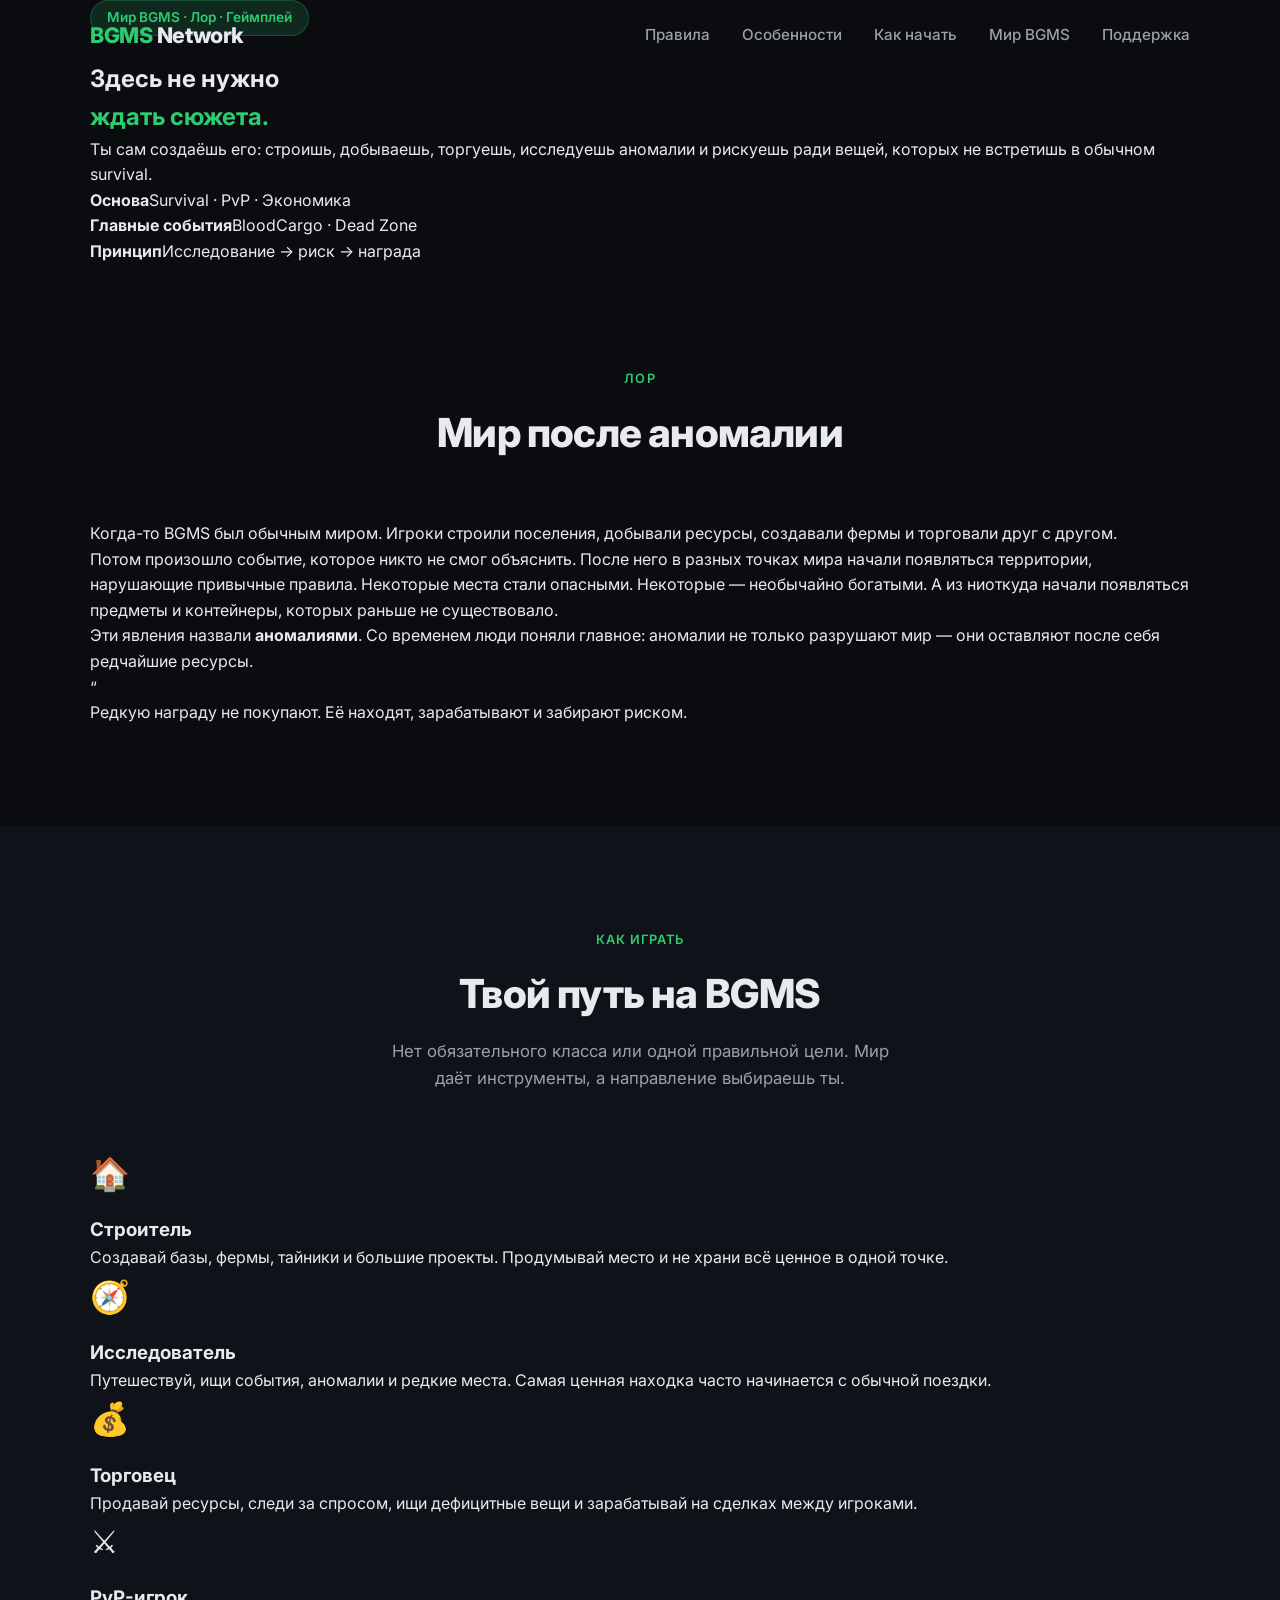
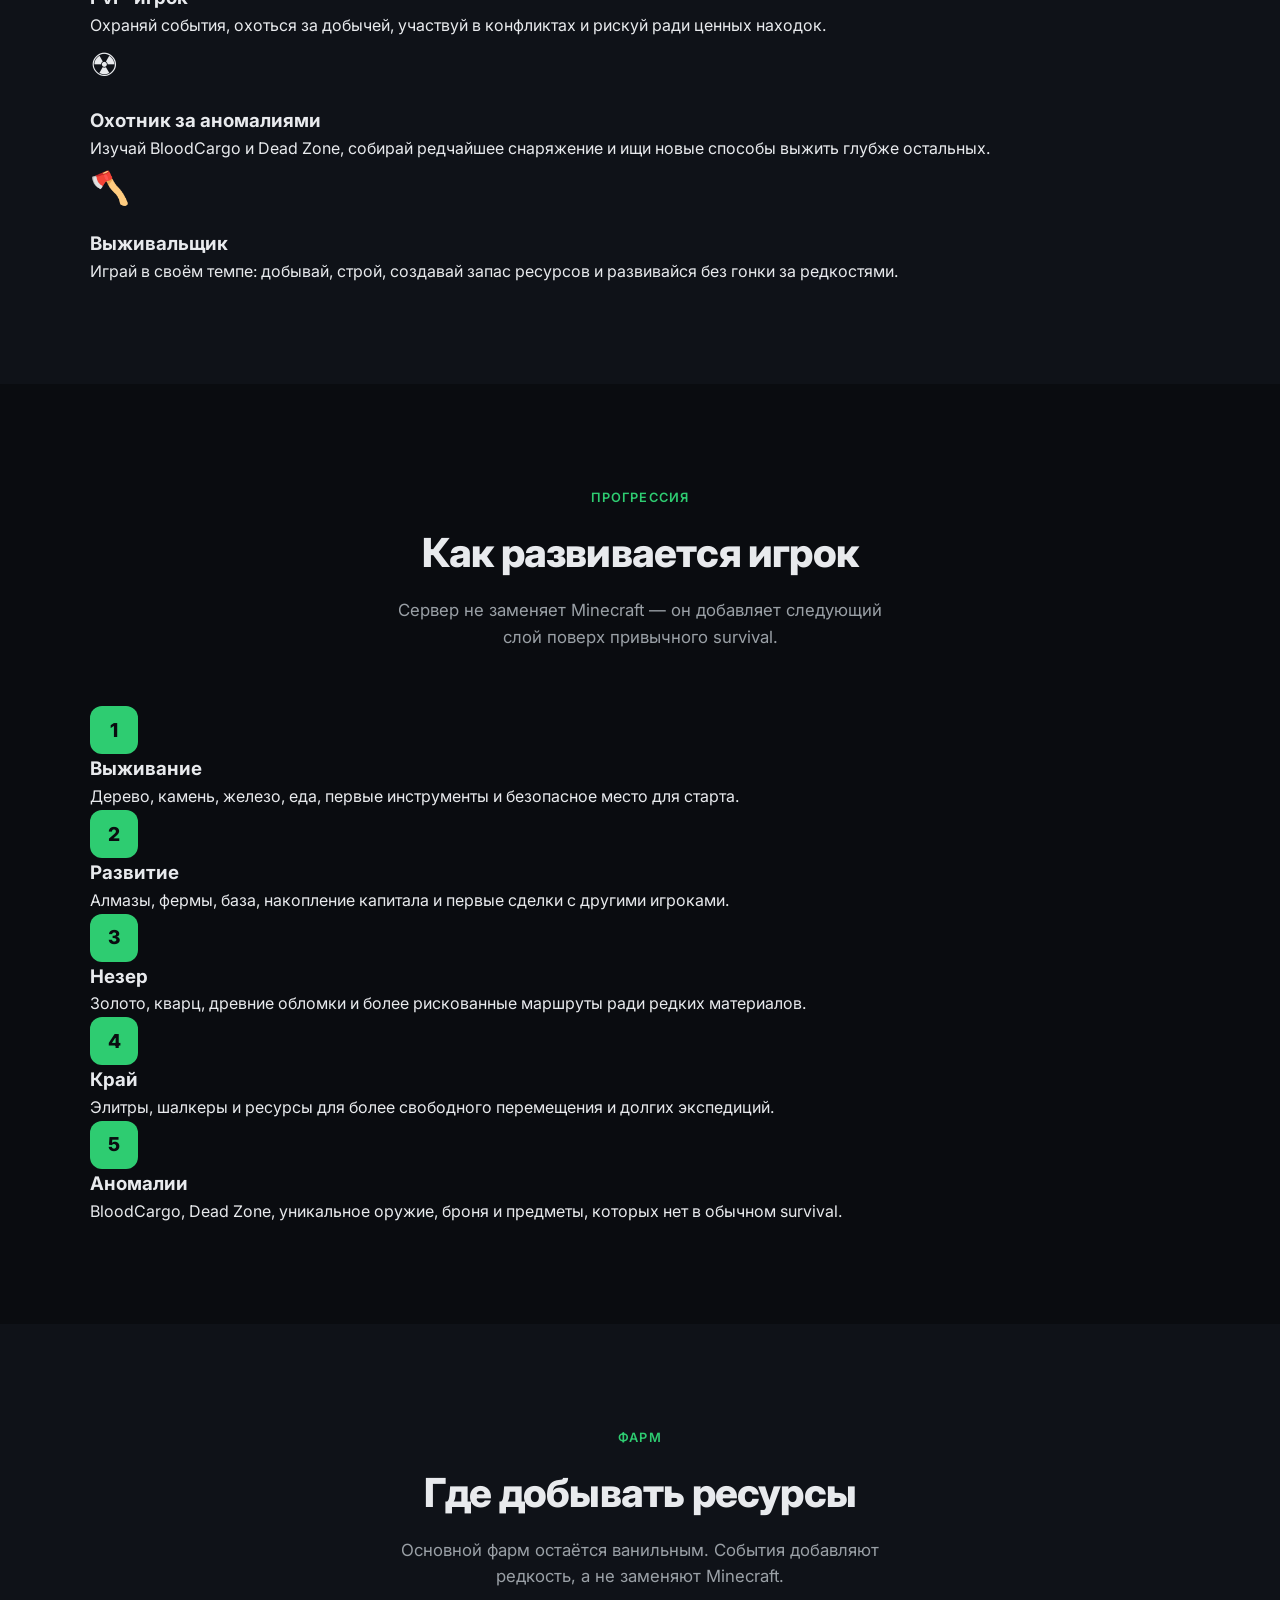
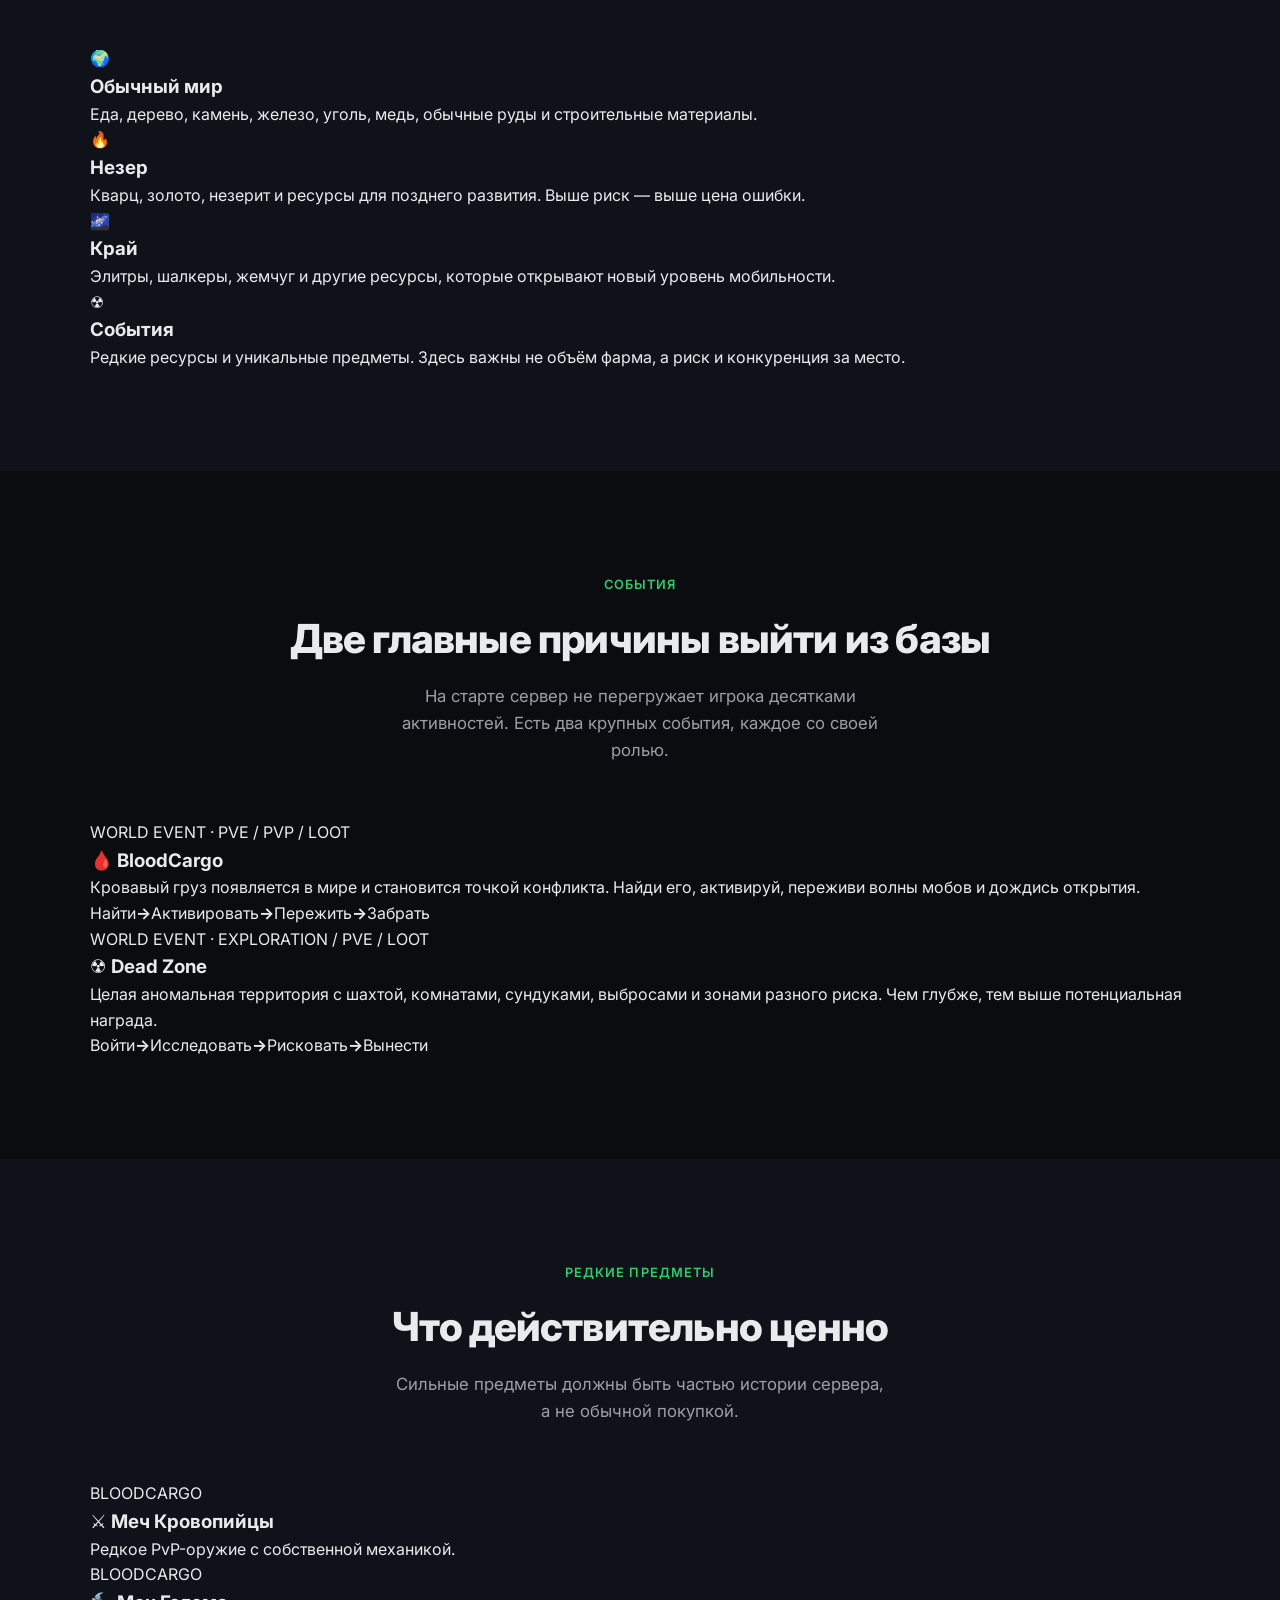
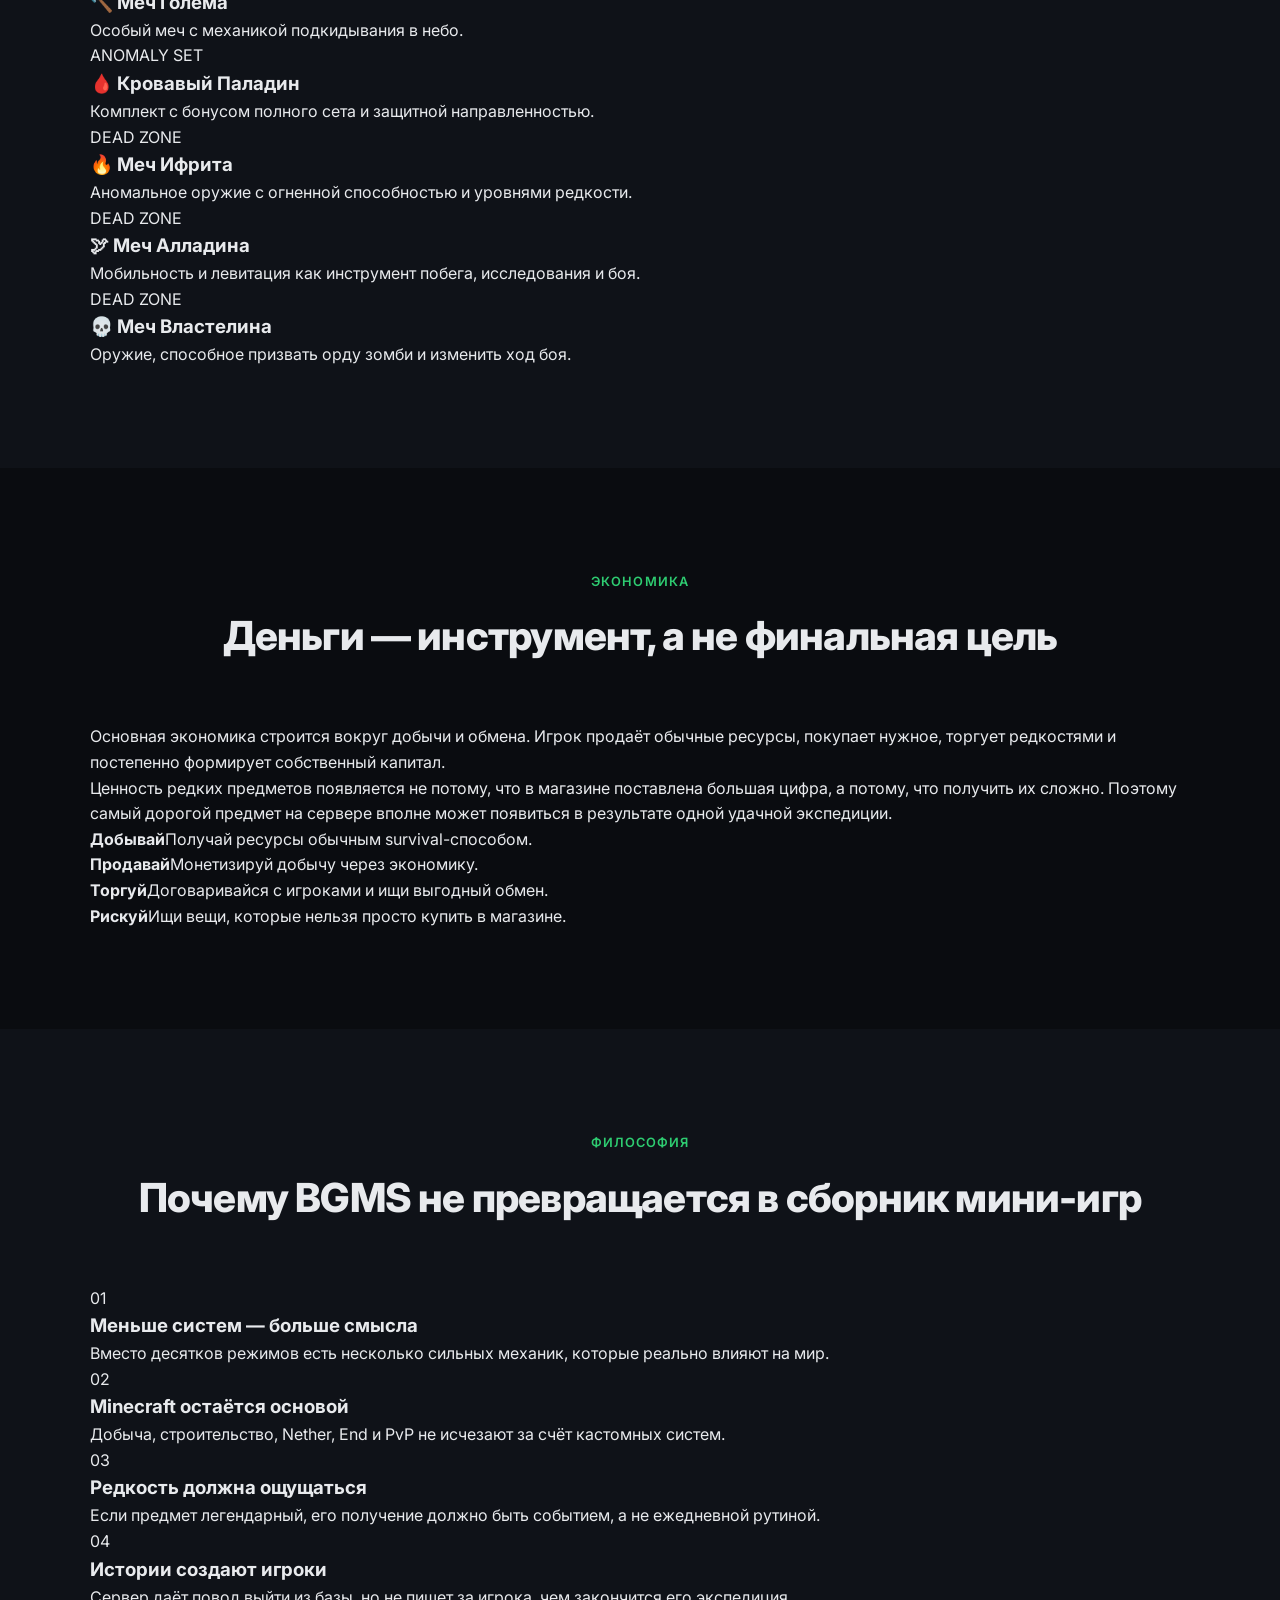
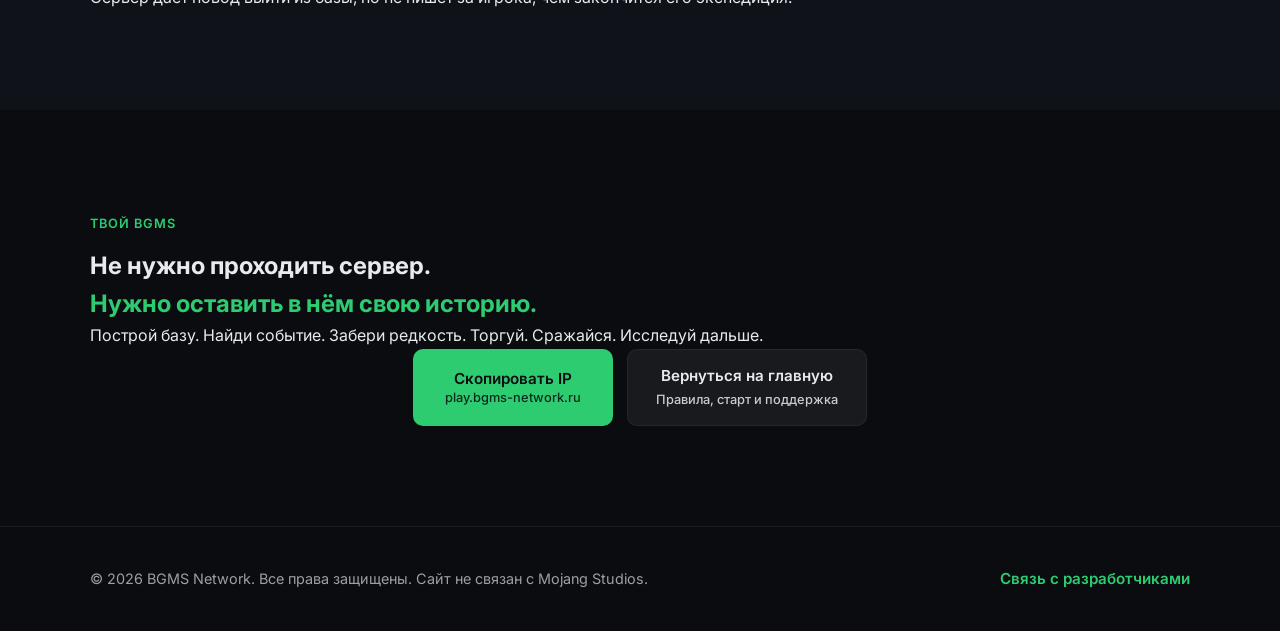
==== about.html @ c148bd6d "Add files via upload" ====
<!DOCTYPE html>
<html lang="ru">
<head>
    <meta charset="UTF-8">
    <meta name="viewport" content="width=device-width, initial-scale=1.0">
    <title>Мир BGMS — Лор, игра и события</title>
    <meta name="description" content="Концепция BGMS Network: лор мира, прогрессия, события, экономика, редкие предметы и путь игрока.">
    <meta name="theme-color" content="#0a0c10">
    <link rel="icon" type="image/svg+xml" href="data:image/svg+xml,%3Csvg xmlns='http://www.w3.org/2000/svg' viewBox='0 0 128 128'%3E%3Crect width='128' height='128' rx='24' fill='%230a0c10'/%3E%3Ctext x='64' y='78' text-anchor='middle' font-family='Arial,sans-serif' font-size='36' font-weight='800' fill='%232ecc71'%3EBGMS%3C/text%3E%3C/svg%3E">
    <link rel="preconnect" href="https://fonts.googleapis.com">
    <link rel="preconnect" href="https://fonts.gstatic.com" crossorigin>
    <link href="https://fonts.googleapis.com/css2?family=Inter:wght@400;500;600;700;800&display=swap" rel="stylesheet">
    <link rel="stylesheet" href="css/style.css">
</head>
<body>
    <header class="header scrolled" id="header">
        <div class="container header-inner">
            <a href="index.html" class="logo"><span class="logo-accent">BGMS</span> Network</a>
            <nav class="nav" id="nav">
                <a href="index.html#rules" class="nav-link">Правила</a>
                <a href="index.html#features" class="nav-link">Особенности</a>
                <a href="index.html#howto" class="nav-link">Как начать</a>
                <a href="about.html" class="nav-link nav-link-active">Мир BGMS</a>
                <a href="index.html#donate" class="nav-link">Поддержка</a>
            </nav>
            <button class="burger" id="burger" aria-label="Меню"><span></span><span></span><span></span></button>
        </div>
    </header>

    <main>
        <section class="lore-hero">
            <div class="container lore-hero-inner">
                <span class="hero-badge">Мир BGMS · Лор · Геймплей</span>
                <h1 class="lore-title">Здесь не нужно<br><span class="hero-title-accent">ждать сюжета.</span></h1>
                <p class="lore-lead">Ты сам создаёшь его: строишь, добываешь, торгуешь, исследуешь аномалии и рискуешь ради вещей, которых не встретишь в обычном survival.</p>
                <div class="lore-quick-grid">
                    <div class="lore-quick-card"><strong>Основа</strong><span>Survival · PvP · Экономика</span></div>
                    <div class="lore-quick-card"><strong>Главные события</strong><span>BloodCargo · Dead Zone</span></div>
                    <div class="lore-quick-card"><strong>Принцип</strong><span>Исследование → риск → награда</span></div>
                </div>
            </div>
        </section>

        <section class="section">
            <div class="container lore-narrow">
                <div class="section-header left-align">
                    <span class="section-tag">Лор</span>
                    <h2 class="section-title">Мир после аномалии</h2>
                </div>
                <div class="lore-copy">
                    <p>Когда-то BGMS был обычным миром. Игроки строили поселения, добывали ресурсы, создавали фермы и торговали друг с другом.</p>
                    <p>Потом произошло событие, которое никто не смог объяснить. После него в разных точках мира начали появляться территории, нарушающие привычные правила. Некоторые места стали опасными. Некоторые — необычайно богатыми. А из ниоткуда начали появляться предметы и контейнеры, которых раньше не существовало.</p>
                    <p>Эти явления назвали <strong>аномалиями</strong>. Со временем люди поняли главное: аномалии не только разрушают мир — они оставляют после себя редчайшие ресурсы.</p>
                    <div class="quote-card"><span class="quote-mark">“</span><div>Редкую награду не покупают. Её находят, зарабатывают и забирают риском.</div></div>
                </div>
            </div>
        </section>

        <section class="section section-alt">
            <div class="container">
                <div class="section-header">
                    <span class="section-tag">Как играть</span>
                    <h2 class="section-title">Твой путь на BGMS</h2>
                    <p class="section-desc">Нет обязательного класса или одной правильной цели. Мир даёт инструменты, а направление выбираешь ты.</p>
                </div>
                <div class="path-grid">
                    <article class="path-card"><div class="feature-icon">🏠</div><h3>Строитель</h3><p>Создавай базы, фермы, тайники и большие проекты. Продумывай место и не храни всё ценное в одной точке.</p></article>
                    <article class="path-card"><div class="feature-icon">🧭</div><h3>Исследователь</h3><p>Путешествуй, ищи события, аномалии и редкие места. Самая ценная находка часто начинается с обычной поездки.</p></article>
                    <article class="path-card"><div class="feature-icon">💰</div><h3>Торговец</h3><p>Продавай ресурсы, следи за спросом, ищи дефицитные вещи и зарабатывай на сделках между игроками.</p></article>
                    <article class="path-card"><div class="feature-icon">⚔️</div><h3>PvP-игрок</h3><p>Охраняй события, охоться за добычей, участвуй в конфликтах и рискуй ради ценных находок.</p></article>
                    <article class="path-card"><div class="feature-icon">☢️</div><h3>Охотник за аномалиями</h3><p>Изучай BloodCargo и Dead Zone, собирай редчайшее снаряжение и ищи новые способы выжить глубже остальных.</p></article>
                    <article class="path-card"><div class="feature-icon">🪓</div><h3>Выживальщик</h3><p>Играй в своём темпе: добывай, строй, создавай запас ресурсов и развивайся без гонки за редкостями.</p></article>
                </div>
            </div>
        </section>

        <section class="section">
            <div class="container">
                <div class="section-header">
                    <span class="section-tag">Прогрессия</span>
                    <h2 class="section-title">Как развивается игрок</h2>
                    <p class="section-desc">Сервер не заменяет Minecraft — он добавляет следующий слой поверх привычного survival.</p>
                </div>
                <div class="progression">
                    <div class="progress-step"><div class="step-num">1</div><div><h3>Выживание</h3><p>Дерево, камень, железо, еда, первые инструменты и безопасное место для старта.</p></div></div>
                    <div class="progress-step"><div class="step-num">2</div><div><h3>Развитие</h3><p>Алмазы, фермы, база, накопление капитала и первые сделки с другими игроками.</p></div></div>
                    <div class="progress-step"><div class="step-num">3</div><div><h3>Незер</h3><p>Золото, кварц, древние обломки и более рискованные маршруты ради редких материалов.</p></div></div>
                    <div class="progress-step"><div class="step-num">4</div><div><h3>Край</h3><p>Элитры, шалкеры и ресурсы для более свободного перемещения и долгих экспедиций.</p></div></div>
                    <div class="progress-step"><div class="step-num">5</div><div><h3>Аномалии</h3><p>BloodCargo, Dead Zone, уникальное оружие, броня и предметы, которых нет в обычном survival.</p></div></div>
                </div>
            </div>
        </section>

        <section class="section section-alt">
            <div class="container">
                <div class="section-header">
                    <span class="section-tag">Фарм</span>
                    <h2 class="section-title">Где добывать ресурсы</h2>
                    <p class="section-desc">Основной фарм остаётся ванильным. События добавляют редкость, а не заменяют Minecraft.</p>
                </div>
                <div class="resource-grid">
                    <div class="resource-card"><span>🌍</span><h3>Обычный мир</h3><p>Еда, дерево, камень, железо, уголь, медь, обычные руды и строительные материалы.</p></div>
                    <div class="resource-card"><span>🔥</span><h3>Незер</h3><p>Кварц, золото, незерит и ресурсы для позднего развития. Выше риск — выше цена ошибки.</p></div>
                    <div class="resource-card"><span>🌌</span><h3>Край</h3><p>Элитры, шалкеры, жемчуг и другие ресурсы, которые открывают новый уровень мобильности.</p></div>
                    <div class="resource-card"><span>☢️</span><h3>События</h3><p>Редкие ресурсы и уникальные предметы. Здесь важны не объём фарма, а риск и конкуренция за место.</p></div>
                </div>
            </div>
        </section>

        <section class="section">
            <div class="container">
                <div class="section-header">
                    <span class="section-tag">События</span>
                    <h2 class="section-title">Две главные причины выйти из базы</h2>
                    <p class="section-desc">На старте сервер не перегружает игрока десятками активностей. Есть два крупных события, каждое со своей ролью.</p>
                </div>
                <div class="event-grid">
                    <article class="event-card event-blood">
                        <div class="event-kicker">WORLD EVENT · PVE / PVP / LOOT</div>
                        <h3>🩸 BloodCargo</h3>
                        <p>Кровавый груз появляется в мире и становится точкой конфликта. Найди его, активируй, переживи волны мобов и дождись открытия.</p>
                        <div class="event-flow"><span>Найти</span><b>→</b><span>Активировать</span><b>→</b><span>Пережить</span><b>→</b><span>Забрать</span></div>
                    </article>
                    <article class="event-card event-dead">
                        <div class="event-kicker">WORLD EVENT · EXPLORATION / PVE / LOOT</div>
                        <h3>☢️ Dead Zone</h3>
                        <p>Целая аномальная территория с шахтой, комнатами, сундуками, выбросами и зонами разного риска. Чем глубже, тем выше потенциальная награда.</p>
                        <div class="event-flow"><span>Войти</span><b>→</b><span>Исследовать</span><b>→</b><span>Рисковать</span><b>→</b><span>Вынести</span></div>
                    </article>
                </div>
            </div>
        </section>

        <section class="section section-alt">
            <div class="container">
                <div class="section-header">
                    <span class="section-tag">Редкие предметы</span>
                    <h2 class="section-title">Что действительно ценно</h2>
                    <p class="section-desc">Сильные предметы должны быть частью истории сервера, а не обычной покупкой.</p>
                </div>
                <div class="relic-grid">
                    <div class="relic-card"><div class="relic-badge">BLOODCARGO</div><h3>⚔ Меч Кровопийцы</h3><p>Редкое PvP-оружие с собственной механикой.</p></div>
                    <div class="relic-card"><div class="relic-badge">BLOODCARGO</div><h3>🔨 Меч Голема</h3><p>Особый меч с механикой подкидывания в небо.</p></div>
                    <div class="relic-card"><div class="relic-badge">ANOMALY SET</div><h3>🩸 Кровавый Паладин</h3><p>Комплект с бонусом полного сета и защитной направленностью.</p></div>
                    <div class="relic-card"><div class="relic-badge">DEAD ZONE</div><h3>🔥 Меч Ифрита</h3><p>Аномальное оружие с огненной способностью и уровнями редкости.</p></div>
                    <div class="relic-card"><div class="relic-badge">DEAD ZONE</div><h3>🕊 Меч Алладина</h3><p>Мобильность и левитация как инструмент побега, исследования и боя.</p></div>
                    <div class="relic-card"><div class="relic-badge">DEAD ZONE</div><h3>💀 Меч Властелина</h3><p>Оружие, способное призвать орду зомби и изменить ход боя.</p></div>
                </div>
            </div>
        </section>

        <section class="section">
            <div class="container lore-narrow">
                <div class="section-header left-align">
                    <span class="section-tag">Экономика</span>
                    <h2 class="section-title">Деньги — инструмент, а не финальная цель</h2>
                </div>
                <div class="lore-copy">
                    <p>Основная экономика строится вокруг добычи и обмена. Игрок продаёт обычные ресурсы, покупает нужное, торгует редкостями и постепенно формирует собственный капитал.</p>
                    <p>Ценность редких предметов появляется не потому, что в магазине поставлена большая цифра, а потому, что получить их сложно. Поэтому самый дорогой предмет на сервере вполне может появиться в результате одной удачной экспедиции.</p>
                    <div class="economy-points">
                        <div><strong>Добывай</strong><span>Получай ресурсы обычным survival-способом.</span></div>
                        <div><strong>Продавай</strong><span>Монетизируй добычу через экономику.</span></div>
                        <div><strong>Торгуй</strong><span>Договаривайся с игроками и ищи выгодный обмен.</span></div>
                        <div><strong>Рискуй</strong><span>Ищи вещи, которые нельзя просто купить в магазине.</span></div>
                    </div>
                </div>
            </div>
        </section>

        <section class="section section-alt">
            <div class="container">
                <div class="section-header">
                    <span class="section-tag">Философия</span>
                    <h2 class="section-title">Почему BGMS не превращается в сборник мини-игр</h2>
                </div>
                <div class="principles-grid">
                    <div class="principle-card"><span class="principle-num">01</span><h3>Меньше систем — больше смысла</h3><p>Вместо десятков режимов есть несколько сильных механик, которые реально влияют на мир.</p></div>
                    <div class="principle-card"><span class="principle-num">02</span><h3>Minecraft остаётся основой</h3><p>Добыча, строительство, Nether, End и PvP не исчезают за счёт кастомных систем.</p></div>
                    <div class="principle-card"><span class="principle-num">03</span><h3>Редкость должна ощущаться</h3><p>Если предмет легендарный, его получение должно быть событием, а не ежедневной рутиной.</p></div>
                    <div class="principle-card"><span class="principle-num">04</span><h3>Истории создают игроки</h3><p>Сервер даёт повод выйти из базы, но не пишет за игрока, чем закончится его экспедиция.</p></div>
                </div>
            </div>
        </section>

        <section class="section">
            <div class="container">
                <div class="final-cta">
                    <span class="section-tag">Твой BGMS</span>
                    <h2>Не нужно проходить сервер.<br><span class="hero-title-accent">Нужно оставить в нём свою историю.</span></h2>
                    <p>Построй базу. Найди событие. Забери редкость. Торгуй. Сражайся. Исследуй дальше.</p>
                    <div class="hero-actions">
                        <button class="btn btn-primary" onclick="copyServerIP()"><span class="btn-label">Скопировать IP</span><span class="btn-ip" id="ip-display">play.bgms-network.ru</span></button>
                        <a href="index.html" class="btn btn-secondary"><span class="btn-label">Вернуться на главную</span><span class="btn-sub">Правила, старт и поддержка</span></a>
                    </div>
                </div>
            </div>
        </section>
    </main>

    <footer class="footer">
        <div class="container footer-inner">
            <p>© 2026 BGMS Network. Все права защищены. Сайт не связан с Mojang Studios.</p>
            <a href="https://t.me/bgms_network" class="footer-link" target="_blank" rel="noopener noreferrer">Связь с разработчиками</a>
        </div>
    </footer>

    <script src="js/main.js"></script>
    <script>
        document.addEventListener('DOMContentLoaded', () => {
            initMobileMenu();
            initHeaderScroll();
            initSmoothScroll();
        });
    </script>
</body>
</html>
---- css/style.css ----
/* ===== RESET & BASE ===== */
*, *::before, *::after {
    margin: 0;
    padding: 0;
    box-sizing: border-box;
}

:root {
    --bg: #0a0c10;
    --bg-alt: #0f1218;
    --card: #141820;
    --card-hover: #1a1f2b;
    --text: #e8eaed;
    --text-muted: #9aa0a6;
    --accent: #2ecc71;
    --accent-dim: rgba(46, 204, 113, 0.15);
    --border: rgba(255, 255, 255, 0.06);
    --radius: 16px;
    --radius-sm: 10px;
    --shadow: 0 8px 32px rgba(0, 0, 0, 0.4);
    --font: 'Inter', system-ui, -apple-system, sans-serif;
}

html {
    scroll-behavior: smooth;
    scroll-padding-top: 80px;
}

body {
    font-family: var(--font);
    background: var(--bg);
    color: var(--text);
    line-height: 1.6;
    overflow-x: hidden;
}

body.menu-open {
    overflow: hidden;
}

.container {
    width: 100%;
    max-width: 1140px;
    margin: 0 auto;
    padding: 0 20px;
}

/* ===== HEADER ===== */
.header {
    position: fixed;
    top: 0;
    left: 0;
    right: 0;
    z-index: 1000;
    padding: 18px 0;
    transition: all 0.3s ease;
    background: transparent;
}

.header.scrolled {
    background: rgba(10, 12, 16, 0.9);
    backdrop-filter: blur(16px);
    -webkit-backdrop-filter: blur(16px);
    border-bottom: 1px solid var(--border);
    padding: 12px 0;
}

.header-inner {
    display: flex;
    align-items: center;
    justify-content: space-between;
}

.logo {
    font-size: 1.35rem;
    font-weight: 800;
    color: var(--text);
    text-decoration: none;
    letter-spacing: -0.02em;
}

.logo-accent {
    color: var(--accent);
}

.nav {
    display: flex;
    gap: 32px;
}

.nav-link {
    color: var(--text-muted);
    text-decoration: none;
    font-size: 0.95rem;
    font-weight: 500;
    transition: color 0.2s;
}

.nav-link:hover {
    color: var(--accent);
}

.burger {
    display: none;
    flex-direction: column;
    gap: 5px;
    background: none;
    border: none;
    cursor: pointer;
    padding: 6px;
    z-index: 1001;
}

.burger span {
    display: block;
    width: 24px;
    height: 2px;
    background: var(--text);
    border-radius: 2px;
    transition: all 0.3s;
}

.burger.active span:nth-child(1) {
    transform: rotate(45deg) translate(5px, 5px);
}
.burger.active span:nth-child(2) {
    opacity: 0;
}
.burger.active span:nth-child(3) {
    transform: rotate(-45deg) translate(5px, -5px);
}

/* ===== HERO ===== */
.hero {
    position: relative;
    min-height: 100vh;
    display: flex;
    align-items: center;
    justify-content: center;
    padding: 120px 0 80px;
    overflow: hidden;
}

.hero-bg {
    position: absolute;
    inset: 0;
    background-image: url("[data-uri]");
    background-size: cover;
    background-position: center;
    background-repeat: no-repeat;
    z-index: 0;
}

.hero-overlay {
    position: absolute;
    inset: 0;
    background: linear-gradient(
        180deg,
        rgba(10, 12, 16, 0.55) 0%,
        rgba(10, 12, 16, 0.75) 40%,
        rgba(10, 12, 16, 0.92) 75%,
        var(--bg) 100%
    );
    z-index: 1;
}

.hero-content {
    position: relative;
    z-index: 2;
    text-align: center;
    max-width: 820px;
}

.hero-badge {
    display: inline-block;
    padding: 6px 16px;
    background: var(--accent-dim);
    color: var(--accent);
    font-size: 0.85rem;
    font-weight: 600;
    border-radius: 100px;
    margin-bottom: 24px;
    border: 1px solid rgba(46, 204, 113, 0.25);
}

.hero-title {
    font-size: clamp(2.2rem, 6vw, 3.6rem);
    font-weight: 800;
    line-height: 1.15;
    letter-spacing: -0.03em;
    margin-bottom: 20px;
}

.hero-title-accent {
    color: var(--accent);
    font-weight: 700;
}

.hero-subtitle {
    font-size: clamp(1rem, 2.5vw, 1.2rem);
    color: var(--text-muted);
    margin-bottom: 32px;
    line-height: 1.7;
}

.status-card {
    display: inline-flex;
    align-items: center;
    gap: 10px;
    background: rgba(20, 24, 32, 0.8);
    backdrop-filter: blur(12px);
    border: 1px solid var(--border);
    padding: 12px 22px;
    border-radius: 100px;
    margin-bottom: 36px;
}

.status-dot {
    width: 10px;
    height: 10px;
    border-radius: 50%;
    background: #888;
    flex-shrink: 0;
    transition: all 0.3s;
}

.status-text {
    font-size: 0.95rem;
    color: var(--text);
}

.status-text strong {
    color: var(--accent);
}

.hero-actions {
    display: flex;
    flex-wrap: wrap;
    gap: 14px;
    justify-content: center;
}

/* ===== BUTTONS ===== */
.btn {
    display: inline-flex;
    flex-direction: column;
    align-items: center;
    justify-content: center;
    padding: 14px 28px;
    border-radius: var(--radius-sm);
    font-family: var(--font);
    font-weight: 600;
    text-decoration: none;
    border: none;
    cursor: pointer;
    transition: all 0.25s ease;
    min-width: 200px;
}

.btn-primary {
    background: var(--accent);
    color: #0a0c10;
}

.btn-primary:hover {
    background: #27ae60;
    transform: translateY(-2px);
    box-shadow: 0 8px 24px rgba(46, 204, 113, 0.35);
}

.btn-secondary {
    background: rgba(255, 255, 255, 0.06);
    color: var(--text);
    border: 1px solid var(--border);
}

.btn-secondary:hover {
    background: rgba(255, 255, 255, 0.1);
    border-color: rgba(255, 255, 255, 0.15);
    transform: translateY(-2px);
}

.btn-label {
    font-size: 0.95rem;
}

.btn-ip, .btn-sub {
    font-size: 0.8rem;
    font-weight: 500;
    opacity: 0.85;
    margin-top: 2px;
}

/* ===== SCROLL INDICATOR ===== */
.hero-scroll {
    position: absolute;
    bottom: 30px;
    left: 50%;
    transform: translateX(-50%);
    z-index: 2;
    display: flex;
    flex-direction: column;
    align-items: center;
    gap: 8px;
    color: var(--text-muted);
    font-size: 0.8rem;
}

.scroll-line {
    width: 1px;
    height: 40px;
    background: linear-gradient(to bottom, var(--accent), transparent);
    animation: scrollPulse 2s ease-in-out infinite;
}

@keyframes scrollPulse {
    0%, 100% { opacity: 0.3; transform: scaleY(0.6); }
    50% { opacity: 1; transform: scaleY(1); }
}

/* ===== SECTIONS ===== */
.section {
    padding: 100px 0;
}

.section-alt {
    background: var(--bg-alt);
}

.section-header {
    text-align: center;
    margin-bottom: 56px;
}

.section-tag {
    display: inline-block;
    font-size: 0.8rem;
    font-weight: 600;
    color: var(--accent);
    text-transform: uppercase;
    letter-spacing: 0.08em;
    margin-bottom: 12px;
}

.section-title {
    font-size: clamp(1.8rem, 4vw, 2.5rem);
    font-weight: 800;
    letter-spacing: -0.02em;
    margin-bottom: 12px;
}

.section-desc {
    color: var(--text-muted);
    font-size: 1.05rem;
    max-width: 500px;
    margin: 0 auto;
}

/* ===== RULES ===== */
.rules-grid {
    display: grid;
    grid-template-columns: repeat(auto-fit, minmax(300px, 1fr));
    gap: 20px;
}

.rule-card {
    background: var(--card);
    border: 1px solid var(--border);
    border-radius: var(--radius);
    padding: 28px;
    transition: all 0.3s ease;
}

.rule-card:hover {
    background: var(--card-hover);
    border-color: rgba(46, 204, 113, 0.2);
    transform: translateY(-3px);
}

.rule-num {
    display: inline-block;
    font-size: 0.8rem;
    font-weight: 700;
    color: var(--accent);
    background: var(--accent-dim);
    padding: 4px 10px;
    border-radius: 6px;
    margin-bottom: 14px;
}

.rule-card h3 {
    font-size: 1.15rem;
    font-weight: 700;
    margin-bottom: 10px;
}

.rule-card p {
    color: var(--text-muted);
    font-size: 0.95rem;
    line-height: 1.65;
}

/* ===== FEATURES ===== */
.features-grid {
    display: grid;
    grid-template-columns: repeat(auto-fit, minmax(280px, 1fr));
    gap: 20px;
}

.feature-card {
    background: var(--card);
    border: 1px solid var(--border);
    border-radius: var(--radius);
    padding: 32px 28px;
    transition: all 0.3s ease;
}

.feature-card:hover {
    background: var(--card-hover);
    border-color: rgba(46, 204, 113, 0.2);
    transform: translateY(-4px);
    box-shadow: var(--shadow);
}

.feature-icon {
    font-size: 2rem;
    margin-bottom: 16px;
}

.feature-card h3 {
    font-size: 1.15rem;
    font-weight: 700;
    margin-bottom: 10px;
}

.feature-card p {
    color: var(--text-muted);
    font-size: 0.95rem;
    line-height: 1.65;
}

/* ===== STEPS ===== */
.steps {
    display: flex;
    flex-direction: column;
    gap: 24px;
    max-width: 640px;
    margin: 0 auto;
}

.step {
    display: flex;
    gap: 24px;
    align-items: flex-start;
    background: var(--card);
    border: 1px solid var(--border);
    border-radius: var(--radius);
    padding: 28px;
    transition: all 0.3s ease;
}

.step:hover {
    border-color: rgba(46, 204, 113, 0.25);
    transform: translateX(6px);
}

.step-num {
    flex-shrink: 0;
    width: 48px;
    height: 48px;
    display: flex;
    align-items: center;
    justify-content: center;
    background: var(--accent);
    color: #0a0c10;
    font-weight: 800;
    font-size: 1.2rem;
    border-radius: 12px;
}

.step-content h3 {
    font-size: 1.15rem;
    font-weight: 700;
    margin-bottom: 6px;
}

.step-content p {
    color: var(--text-muted);
    font-size: 0.95rem;
}

.step-content strong {
    color: var(--accent);
}

/* ===== DONATE ===== */
.donate-card {
    max-width: 420px;
    margin: 0 auto;
    background: var(--card);
    border: 1px solid rgba(46, 204, 113, 0.25);
    border-radius: var(--radius);
    padding: 40px 32px;
    text-align: center;
    position: relative;
    overflow: hidden;
}

.donate-badge {
    display: inline-block;
    background: var(--accent);
    color: #0a0c10;
    font-weight: 800;
    font-size: 0.8rem;
    padding: 4px 14px;
    border-radius: 6px;
    margin-bottom: 16px;
}

.donate-card h3 {
    font-size: 1.4rem;
    font-weight: 800;
    margin-bottom: 20px;
}

.donate-list {
    list-style: none;
    margin-bottom: 28px;
    text-align: left;
}

.donate-list li {
    color: var(--text-muted);
    font-size: 0.95rem;
    padding: 8px 0;
    padding-left: 24px;
    position: relative;
}

.donate-list li::before {
    content: "✓";
    position: absolute;
    left: 0;
    color: var(--accent);
    font-weight: 700;
}

/* ===== FOOTER ===== */
.footer {
    padding: 40px 0;
    border-top: 1px solid var(--border);
}

.footer-inner {
    display: flex;
    flex-wrap: wrap;
    align-items: center;
    justify-content: space-between;
    gap: 16px;
}

.footer p {
    color: var(--text-muted);
    font-size: 0.9rem;
}

.footer-link {
    color: var(--accent);
    text-decoration: none;
    font-weight: 600;
    font-size: 0.95rem;
    transition: opacity 0.2s;
}

.footer-link:hover {
    opacity: 0.8;
}

/* ===== RESPONSIVE ===== */
@media (max-width: 768px) {
    .nav {
        position: fixed;
        top: 0;
        right: -100%;
        width: 280px;
        height: 100vh;
        background: var(--bg-alt);
        flex-direction: column;
        padding: 100px 32px 40px;
        gap: 24px;
        transition: right 0.35s ease;
        border-left: 1px solid var(--border);
        z-index: 999;
    }

    .nav.open {
        right: 0;
    }

    .burger {
        display: flex;
    }

    .hero {
        padding: 110px 0 60px;
        min-height: auto;
    }

    .hero-actions {
        flex-direction: column;
        align-items: stretch;
    }

    .btn {
        min-width: 100%;
    }

    .section {
        padding: 70px 0;
    }

    .rules-grid,
    .features-grid {
        grid-template-columns: 1fr;
    }

    .step {
        flex-direction: column;
        gap: 16px;
    }

    .footer-inner {
        flex-direction: column;
        text-align: center;
    }

    .hero-scroll {
        display: none;
    }
}

@media (max-width: 480px) {
    .hero-title {
        font-size: 1.9rem;
    }

    .status-card {
        padding: 10px 16px;
    }

    .rule-card,
    .feature-card {
        padding: 22px;
    }
}
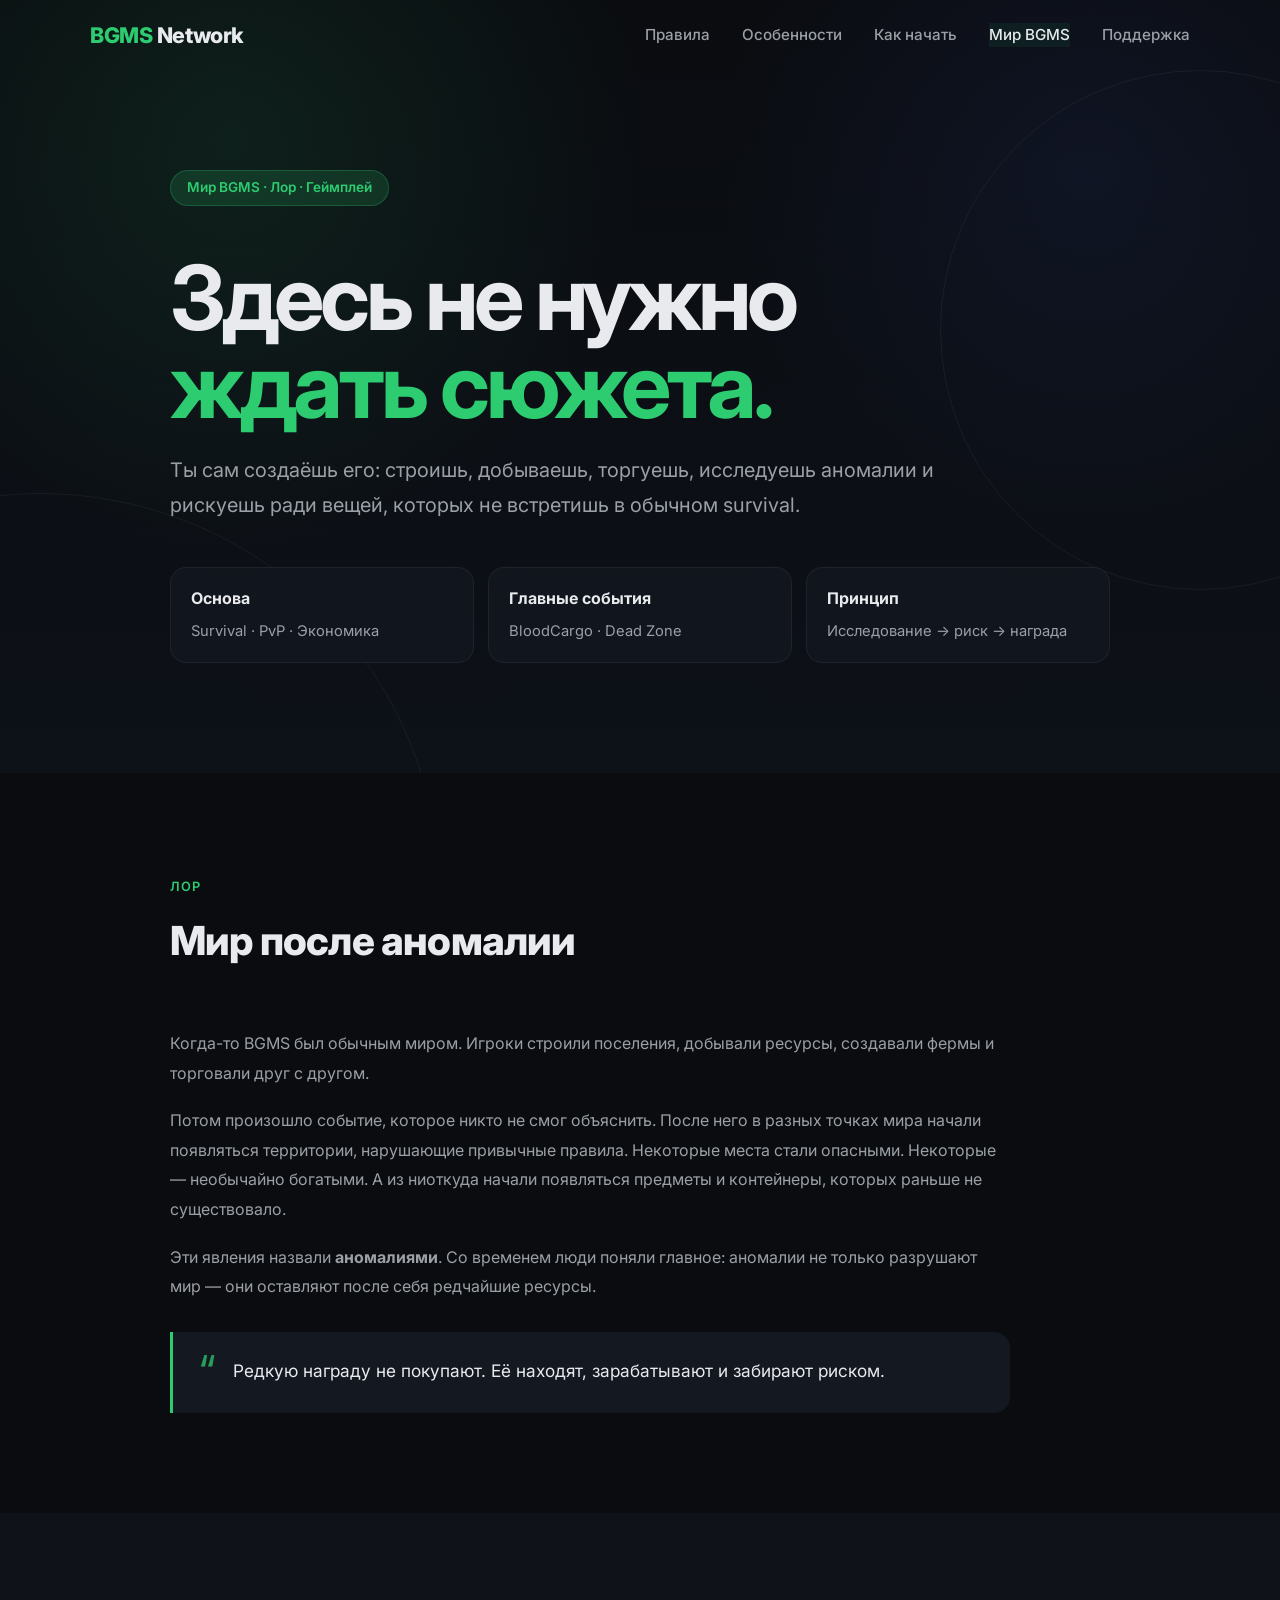
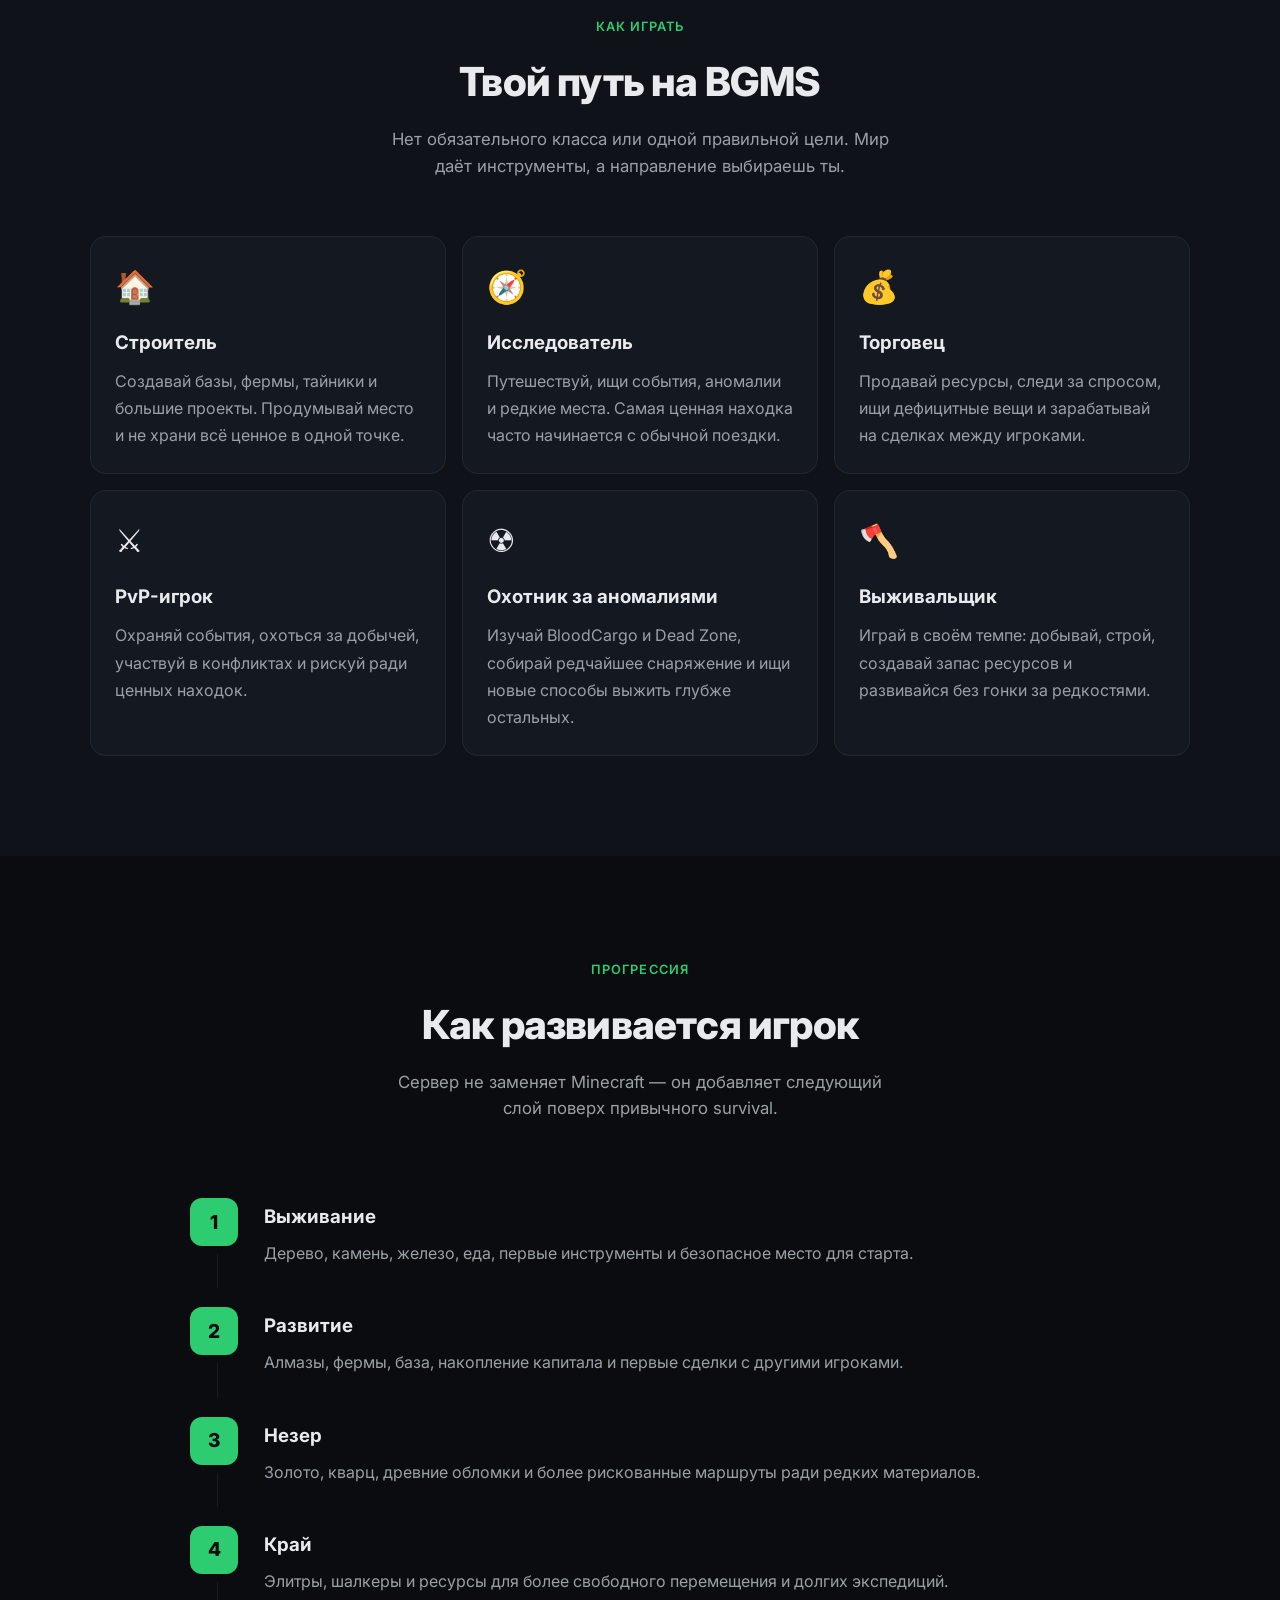
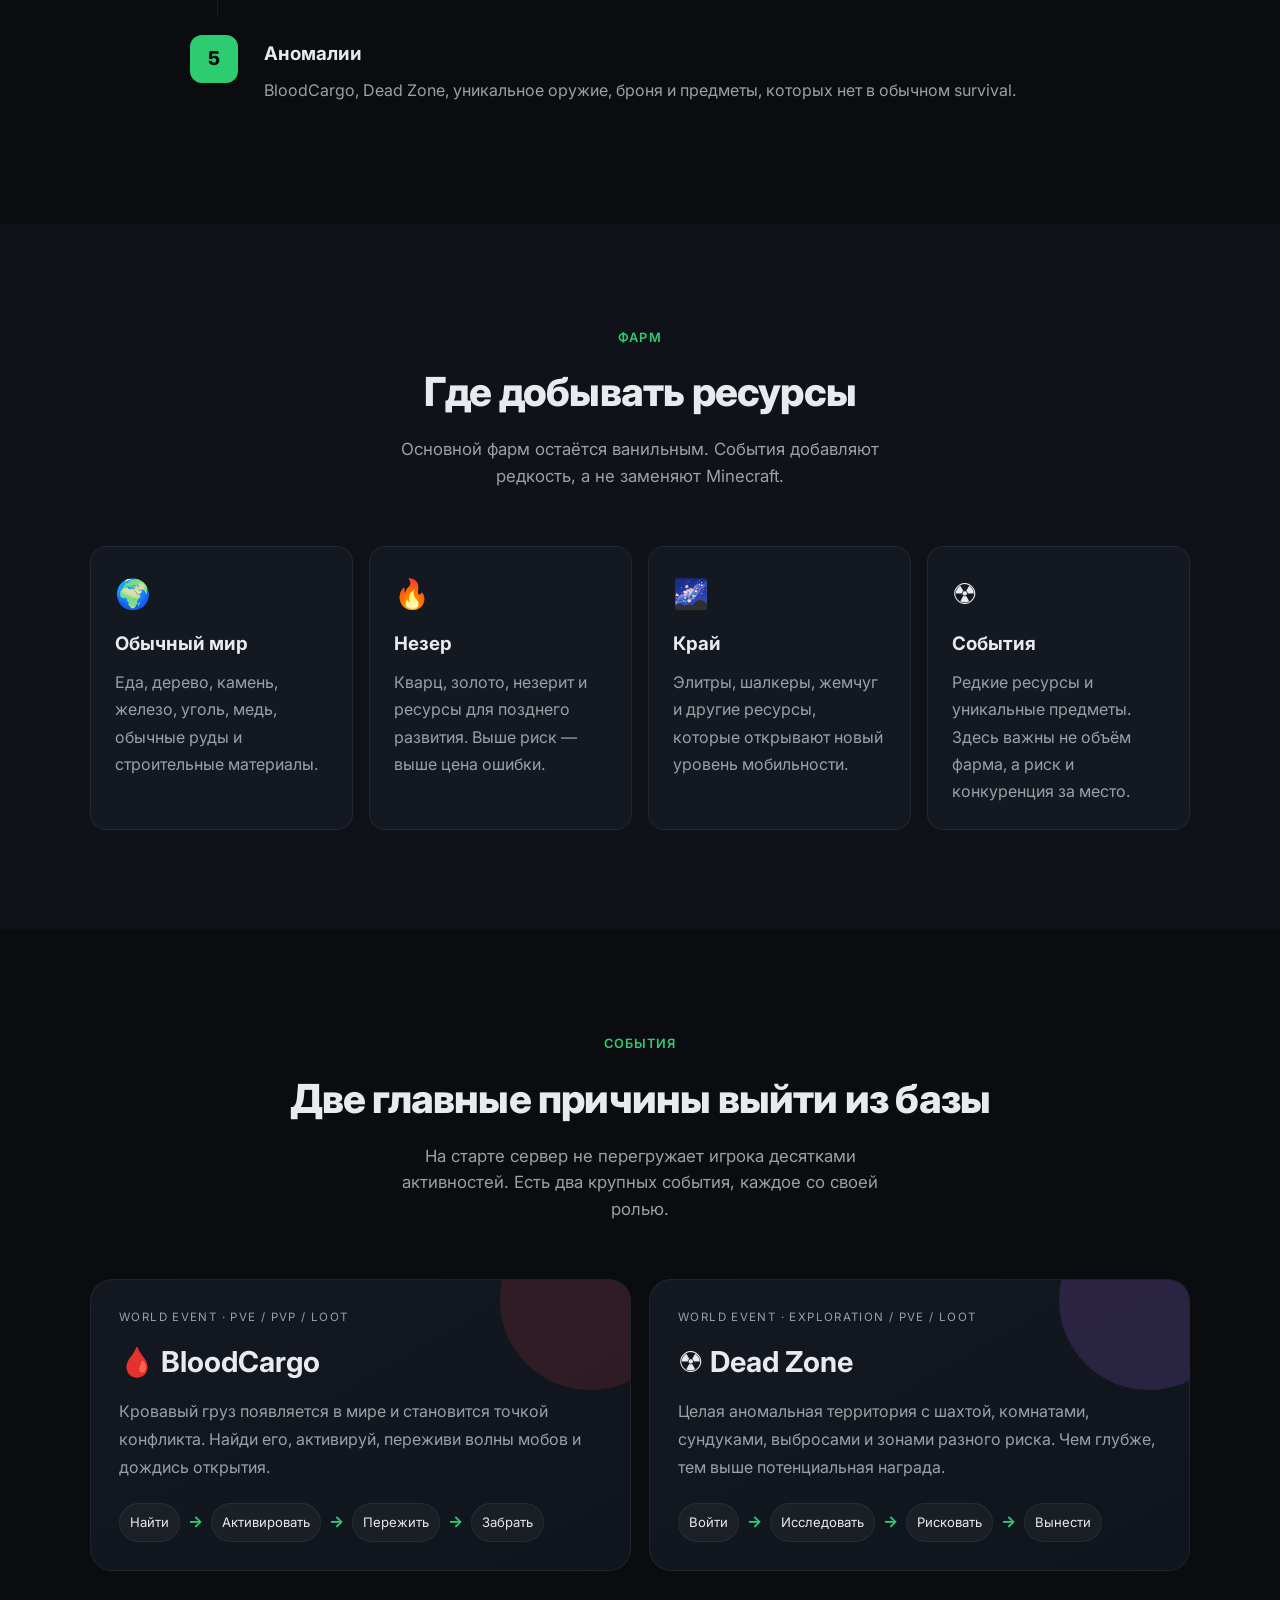
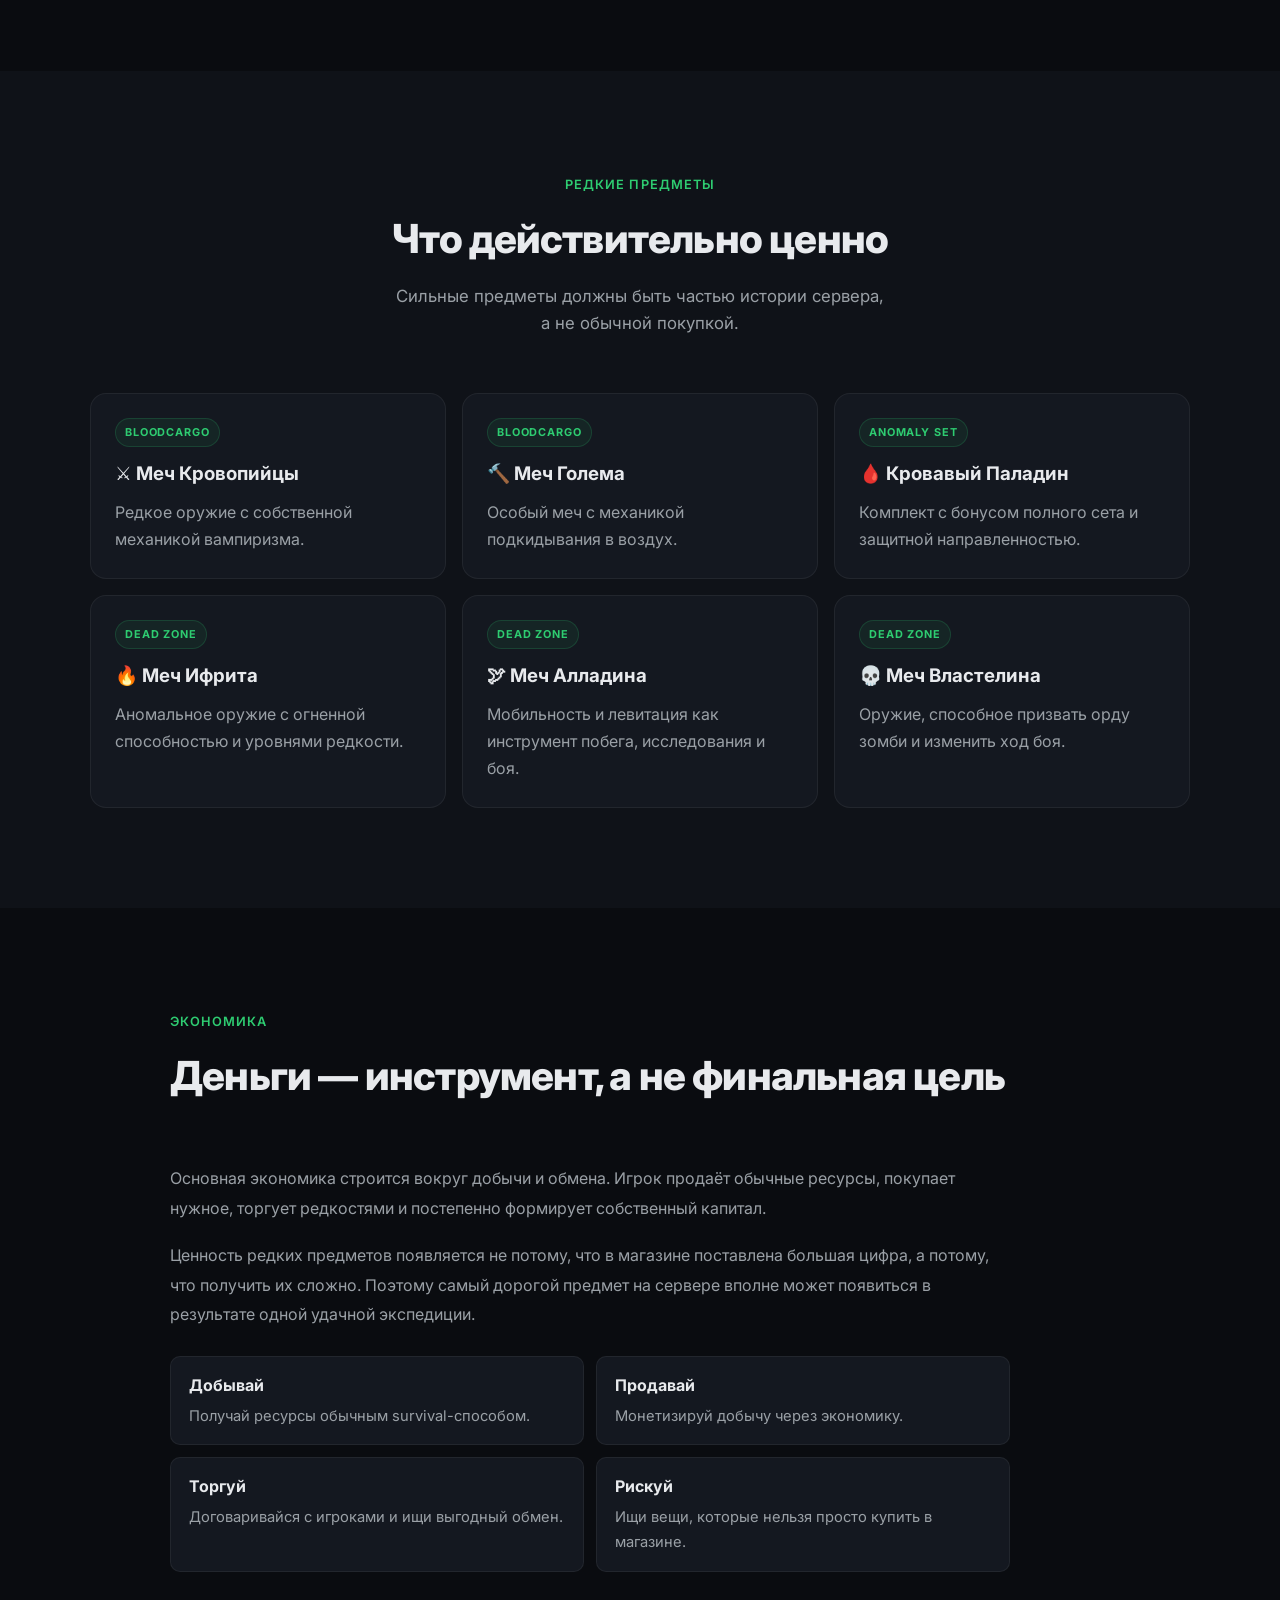
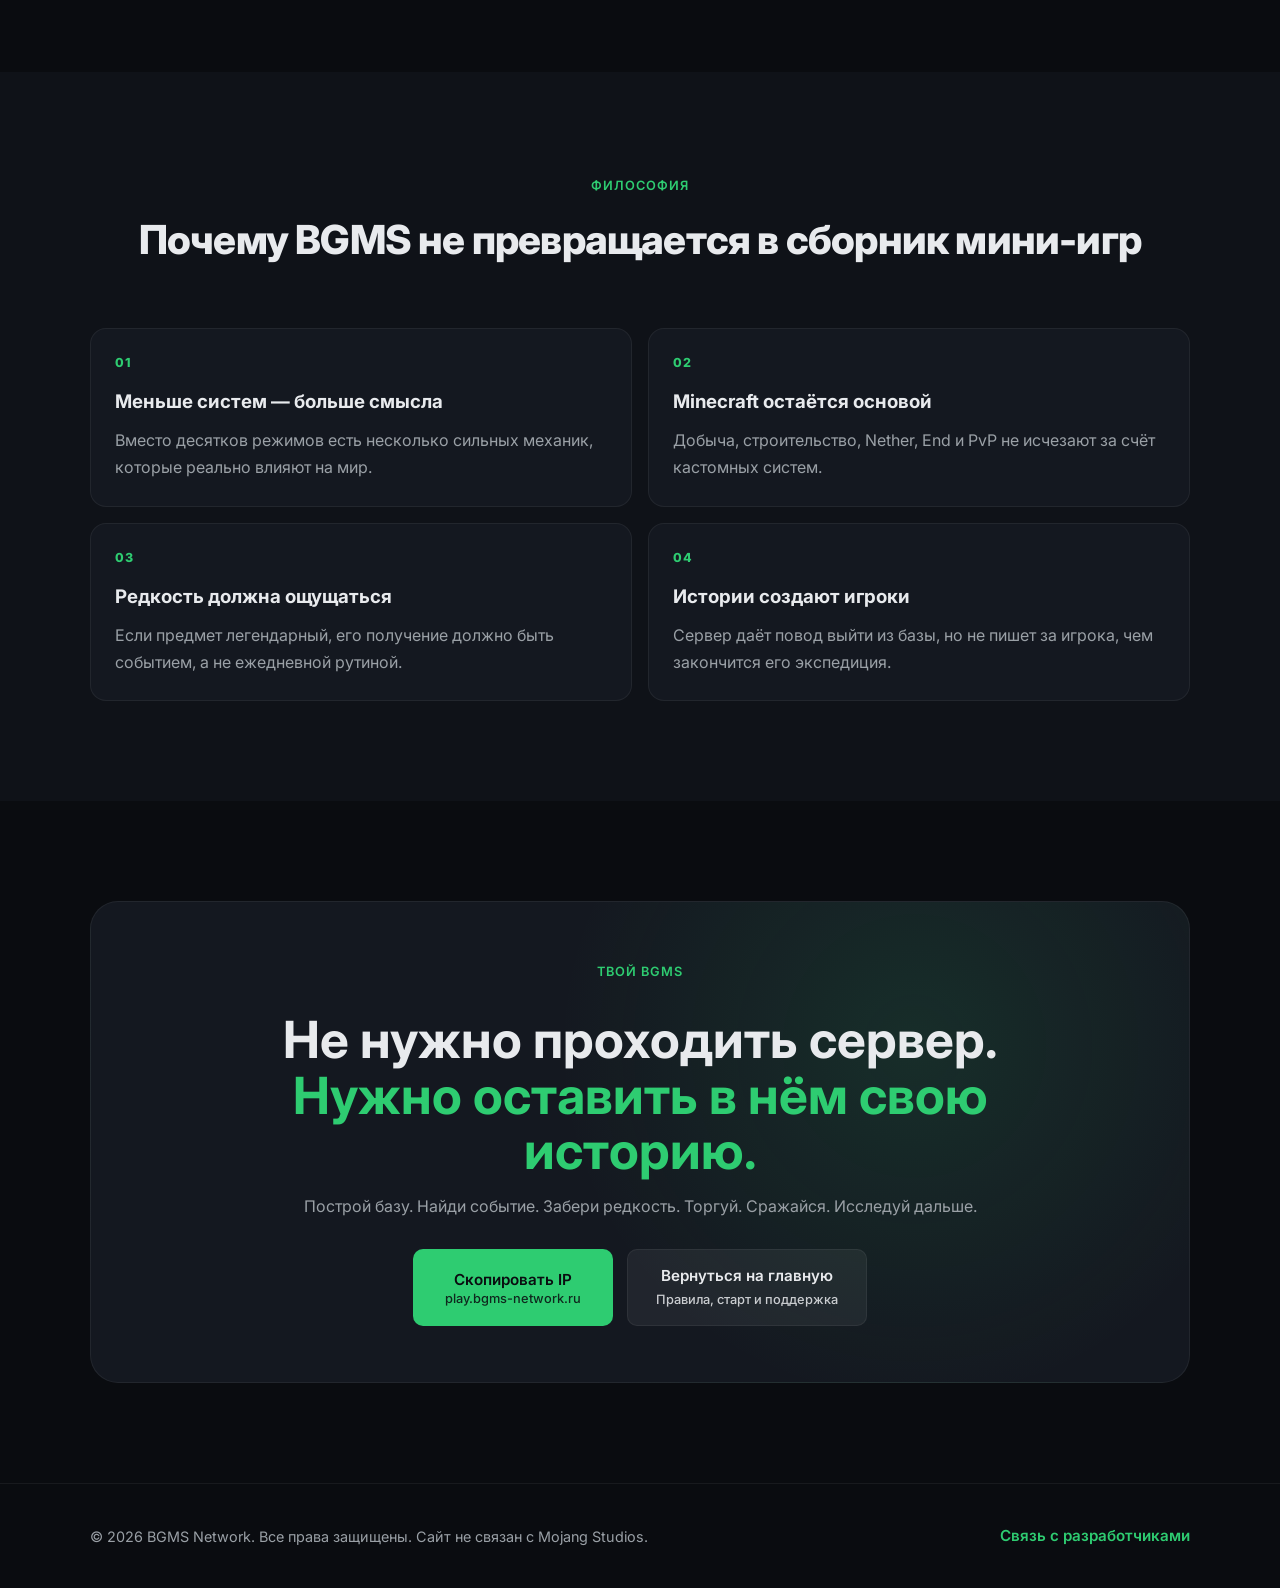
==== commit 2c109a4f: "Update about.html" ====
--- a/about.html
+++ b/about.html
@@ -10,7 +10,7 @@
     <link rel="preconnect" href="https://fonts.googleapis.com">
     <link rel="preconnect" href="https://fonts.gstatic.com" crossorigin>
     <link href="https://fonts.googleapis.com/css2?family=Inter:wght@400;500;600;700;800&display=swap" rel="stylesheet">
-    <link rel="stylesheet" href="css/style.css">
+    <link rel="stylesheet" href="css/style-v2.css">
 </head>
 <body>
     <header class="header scrolled" id="header">
@@ -139,8 +139,8 @@
                     <p class="section-desc">Сильные предметы должны быть частью истории сервера, а не обычной покупкой.</p>
                 </div>
                 <div class="relic-grid">
-                    <div class="relic-card"><div class="relic-badge">BLOODCARGO</div><h3>⚔ Меч Кровопийцы</h3><p>Редкое PvP-оружие с собственной механикой.</p></div>
-                    <div class="relic-card"><div class="relic-badge">BLOODCARGO</div><h3>🔨 Меч Голема</h3><p>Особый меч с механикой подкидывания в небо.</p></div>
+                    <div class="relic-card"><div class="relic-badge">BLOODCARGO</div><h3>⚔ Меч Кровопийцы</h3><p>Редкое оружие с собственной механикой вампиризма.</p></div>
+                    <div class="relic-card"><div class="relic-badge">BLOODCARGO</div><h3>🔨 Меч Голема</h3><p>Особый меч с механикой подкидывания в воздух.</p></div>
                     <div class="relic-card"><div class="relic-badge">ANOMALY SET</div><h3>🩸 Кровавый Паладин</h3><p>Комплект с бонусом полного сета и защитной направленностью.</p></div>
                     <div class="relic-card"><div class="relic-badge">DEAD ZONE</div><h3>🔥 Меч Ифрита</h3><p>Аномальное оружие с огненной способностью и уровнями редкости.</p></div>
                     <div class="relic-card"><div class="relic-badge">DEAD ZONE</div><h3>🕊 Меч Алладина</h3><p>Мобильность и левитация как инструмент побега, исследования и боя.</p></div>
--- a/css/style-v2.css
+++ b/css/style-v2.css
@@ -0,0 +1,744 @@
+/* ===== RESET & BASE ===== */
+*, *::before, *::after {
+    margin: 0;
+    padding: 0;
+    box-sizing: border-box;
+}
+
+:root {
+    --bg: #0a0c10;
+    --bg-alt: #0f1218;
+    --card: #141820;
+    --card-hover: #1a1f2b;
+    --text: #e8eaed;
+    --text-muted: #9aa0a6;
+    --accent: #2ecc71;
+    --accent-dim: rgba(46, 204, 113, 0.15);
+    --border: rgba(255, 255, 255, 0.06);
+    --radius: 16px;
+    --radius-sm: 10px;
+    --shadow: 0 8px 32px rgba(0, 0, 0, 0.4);
+    --font: 'Inter', system-ui, -apple-system, sans-serif;
+}
+
+html {
+    scroll-behavior: smooth;
+    scroll-padding-top: 80px;
+}
+
+body {
+    font-family: var(--font);
+    background: var(--bg);
+    color: var(--text);
+    line-height: 1.6;
+    overflow-x: hidden;
+}
+
+body.menu-open {
+    overflow: hidden;
+}
+
+.container {
+    width: 100%;
+    max-width: 1140px;
+    margin: 0 auto;
+    padding: 0 20px;
+}
+
+/* ===== HEADER ===== */
+.header {
+    position: fixed;
+    top: 0;
+    left: 0;
+    right: 0;
+    z-index: 1000;
+    padding: 18px 0;
+    transition: all 0.3s ease;
+    background: transparent;
+}
+
+.header.scrolled {
+    background: rgba(10, 12, 16, 0.9);
+    backdrop-filter: blur(16px);
+    -webkit-backdrop-filter: blur(16px);
+    border-bottom: 1px solid var(--border);
+    padding: 12px 0;
+}
+
+.header-inner {
+    display: flex;
+    align-items: center;
+    justify-content: space-between;
+}
+
+.logo {
+    font-size: 1.35rem;
+    font-weight: 800;
+    color: var(--text);
+    text-decoration: none;
+    letter-spacing: -0.02em;
+}
+
+.logo-accent {
+    color: var(--accent);
+}
+
+.nav {
+    display: flex;
+    gap: 32px;
+}
+
+.nav-link {
+    color: var(--text-muted);
+    text-decoration: none;
+    font-size: 0.95rem;
+    font-weight: 500;
+    transition: color 0.2s;
+}
+
+.nav-link:hover {
+    color: var(--accent);
+}
+
+.burger {
+    display: none;
+    flex-direction: column;
+    gap: 5px;
+    background: none;
+    border: none;
+    cursor: pointer;
+    padding: 6px;
+    z-index: 1001;
+}
+
+.burger span {
+    display: block;
+    width: 24px;
+    height: 2px;
+    background: var(--text);
+    border-radius: 2px;
+    transition: all 0.3s;
+}
+
+.burger.active span:nth-child(1) {
+    transform: rotate(45deg) translate(5px, 5px);
+}
+.burger.active span:nth-child(2) {
+    opacity: 0;
+}
+.burger.active span:nth-child(3) {
+    transform: rotate(-45deg) translate(5px, -5px);
+}
+
+/* ===== HERO ===== */
+.hero {
+    position: relative;
+    min-height: 100vh;
+    display: flex;
+    align-items: center;
+    justify-content: center;
+    padding: 120px 0 80px;
+    overflow: hidden;
+}
+
+.hero-bg {
+    position: absolute;
+    inset: 0;
+    background-image: url("[data-uri]");
+    background-size: cover;
+    background-position: center;
+    background-repeat: no-repeat;
+    z-index: 0;
+}
+
+.hero-overlay {
+    position: absolute;
+    inset: 0;
+    background: linear-gradient(
+        180deg,
+        rgba(10, 12, 16, 0.55) 0%,
+        rgba(10, 12, 16, 0.75) 40%,
+        rgba(10, 12, 16, 0.92) 75%,
+        var(--bg) 100%
+    );
+    z-index: 1;
+}
+
+.hero-content {
+    position: relative;
+    z-index: 2;
+    text-align: center;
+    max-width: 820px;
+}
+
+.hero-badge {
+    display: inline-block;
+    padding: 6px 16px;
+    background: var(--accent-dim);
+    color: var(--accent);
+    font-size: 0.85rem;
+    font-weight: 600;
+    border-radius: 100px;
+    margin-bottom: 24px;
+    border: 1px solid rgba(46, 204, 113, 0.25);
+}
+
+.hero-title {
+    font-size: clamp(2.2rem, 6vw, 3.6rem);
+    font-weight: 800;
+    line-height: 1.15;
+    letter-spacing: -0.03em;
+    margin-bottom: 20px;
+}
+
+.hero-title-accent {
+    color: var(--accent);
+    font-weight: 700;
+}
+
+.hero-subtitle {
+    font-size: clamp(1rem, 2.5vw, 1.2rem);
+    color: var(--text-muted);
+    margin-bottom: 32px;
+    line-height: 1.7;
+}
+
+.status-card {
+    display: inline-flex;
+    align-items: center;
+    gap: 10px;
+    background: rgba(20, 24, 32, 0.8);
+    backdrop-filter: blur(12px);
+    border: 1px solid var(--border);
+    padding: 12px 22px;
+    border-radius: 100px;
+    margin-bottom: 36px;
+}
+
+.status-dot {
+    width: 10px;
+    height: 10px;
+    border-radius: 50%;
+    background: #888;
+    flex-shrink: 0;
+    transition: all 0.3s;
+}
+
+.status-text {
+    font-size: 0.95rem;
+    color: var(--text);
+}
+
+.status-text strong {
+    color: var(--accent);
+}
+
+.hero-actions {
+    display: flex;
+    flex-wrap: wrap;
+    gap: 14px;
+    justify-content: center;
+}
+
+/* ===== BUTTONS ===== */
+.btn {
+    display: inline-flex;
+    flex-direction: column;
+    align-items: center;
+    justify-content: center;
+    padding: 14px 28px;
+    border-radius: var(--radius-sm);
+    font-family: var(--font);
+    font-weight: 600;
+    text-decoration: none;
+    border: none;
+    cursor: pointer;
+    transition: all 0.25s ease;
+    min-width: 200px;
+}
+
+.btn-primary {
+    background: var(--accent);
+    color: #0a0c10;
+}
+
+.btn-primary:hover {
+    background: #27ae60;
+    transform: translateY(-2px);
+    box-shadow: 0 8px 24px rgba(46, 204, 113, 0.35);
+}
+
+.btn-secondary {
+    background: rgba(255, 255, 255, 0.06);
+    color: var(--text);
+    border: 1px solid var(--border);
+}
+
+.btn-secondary:hover {
+    background: rgba(255, 255, 255, 0.1);
+    border-color: rgba(255, 255, 255, 0.15);
+    transform: translateY(-2px);
+}
+
+.btn-label {
+    font-size: 0.95rem;
+}
+
+.btn-ip, .btn-sub {
+    font-size: 0.8rem;
+    font-weight: 500;
+    opacity: 0.85;
+    margin-top: 2px;
+}
+
+/* ===== SCROLL INDICATOR ===== */
+.hero-scroll {
+    position: absolute;
+    bottom: 30px;
+    left: 50%;
+    transform: translateX(-50%);
+    z-index: 2;
+    display: flex;
+    flex-direction: column;
+    align-items: center;
+    gap: 8px;
+    color: var(--text-muted);
+    font-size: 0.8rem;
+}
+
+.scroll-line {
+    width: 1px;
+    height: 40px;
+    background: linear-gradient(to bottom, var(--accent), transparent);
+    animation: scrollPulse 2s ease-in-out infinite;
+}
+
+@keyframes scrollPulse {
+    0%, 100% { opacity: 0.3; transform: scaleY(0.6); }
+    50% { opacity: 1; transform: scaleY(1); }
+}
+
+/* ===== SECTIONS ===== */
+.section {
+    padding: 100px 0;
+}
+
+.section-alt {
+    background: var(--bg-alt);
+}
+
+.section-header {
+    text-align: center;
+    margin-bottom: 56px;
+}
+
+.section-tag {
+    display: inline-block;
+    font-size: 0.8rem;
+    font-weight: 600;
+    color: var(--accent);
+    text-transform: uppercase;
+    letter-spacing: 0.08em;
+    margin-bottom: 12px;
+}
+
+.section-title {
+    font-size: clamp(1.8rem, 4vw, 2.5rem);
+    font-weight: 800;
+    letter-spacing: -0.02em;
+    margin-bottom: 12px;
+}
+
+.section-desc {
+    color: var(--text-muted);
+    font-size: 1.05rem;
+    max-width: 500px;
+    margin: 0 auto;
+}
+
+/* ===== RULES ===== */
+.rules-grid {
+    display: grid;
+    grid-template-columns: repeat(auto-fit, minmax(300px, 1fr));
+    gap: 20px;
+}
+
+.rule-card {
+    background: var(--card);
+    border: 1px solid var(--border);
+    border-radius: var(--radius);
+    padding: 28px;
+    transition: all 0.3s ease;
+}
+
+.rule-card:hover {
+    background: var(--card-hover);
+    border-color: rgba(46, 204, 113, 0.2);
+    transform: translateY(-3px);
+}
+
+.rule-num {
+    display: inline-block;
+    font-size: 0.8rem;
+    font-weight: 700;
+    color: var(--accent);
+    background: var(--accent-dim);
+    padding: 4px 10px;
+    border-radius: 6px;
+    margin-bottom: 14px;
+}
+
+.rule-card h3 {
+    font-size: 1.15rem;
+    font-weight: 700;
+    margin-bottom: 10px;
+}
+
+.rule-card p {
+    color: var(--text-muted);
+    font-size: 0.95rem;
+    line-height: 1.65;
+}
+
+/* ===== FEATURES ===== */
+.features-grid {
+    display: grid;
+    grid-template-columns: repeat(auto-fit, minmax(280px, 1fr));
+    gap: 20px;
+}
+
+.feature-card {
+    background: var(--card);
+    border: 1px solid var(--border);
+    border-radius: var(--radius);
+    padding: 32px 28px;
+    transition: all 0.3s ease;
+}
+
+.feature-card:hover {
+    background: var(--card-hover);
+    border-color: rgba(46, 204, 113, 0.2);
+    transform: translateY(-4px);
+    box-shadow: var(--shadow);
+}
+
+.feature-icon {
+    font-size: 2rem;
+    margin-bottom: 16px;
+}
+
+.feature-card h3 {
+    font-size: 1.15rem;
+    font-weight: 700;
+    margin-bottom: 10px;
+}
+
+.feature-card p {
+    color: var(--text-muted);
+    font-size: 0.95rem;
+    line-height: 1.65;
+}
+
+/* ===== STEPS ===== */
+.steps {
+    display: flex;
+    flex-direction: column;
+    gap: 24px;
+    max-width: 640px;
+    margin: 0 auto;
+}
+
+.step {
+    display: flex;
+    gap: 24px;
+    align-items: flex-start;
+    background: var(--card);
+    border: 1px solid var(--border);
+    border-radius: var(--radius);
+    padding: 28px;
+    transition: all 0.3s ease;
+}
+
+.step:hover {
+    border-color: rgba(46, 204, 113, 0.25);
+    transform: translateX(6px);
+}
+
+.step-num {
+    flex-shrink: 0;
+    width: 48px;
+    height: 48px;
+    display: flex;
+    align-items: center;
+    justify-content: center;
+    background: var(--accent);
+    color: #0a0c10;
+    font-weight: 800;
+    font-size: 1.2rem;
+    border-radius: 12px;
+}
+
+.step-content h3 {
+    font-size: 1.15rem;
+    font-weight: 700;
+    margin-bottom: 6px;
+}
+
+.step-content p {
+    color: var(--text-muted);
+    font-size: 0.95rem;
+}
+
+.step-content strong {
+    color: var(--accent);
+}
+
+/* ===== DONATE ===== */
+.donate-card {
+    max-width: 420px;
+    margin: 0 auto;
+    background: var(--card);
+    border: 1px solid rgba(46, 204, 113, 0.25);
+    border-radius: var(--radius);
+    padding: 40px 32px;
+    text-align: center;
+    position: relative;
+    overflow: hidden;
+}
+
+.donate-badge {
+    display: inline-block;
+    background: var(--accent);
+    color: #0a0c10;
+    font-weight: 800;
+    font-size: 0.8rem;
+    padding: 4px 14px;
+    border-radius: 6px;
+    margin-bottom: 16px;
+}
+
+.donate-card h3 {
+    font-size: 1.4rem;
+    font-weight: 800;
+    margin-bottom: 20px;
+}
+
+.donate-list {
+    list-style: none;
+    margin-bottom: 28px;
+    text-align: left;
+}
+
+.donate-list li {
+    color: var(--text-muted);
+    font-size: 0.95rem;
+    padding: 8px 0;
+    padding-left: 24px;
+    position: relative;
+}
+
+.donate-list li::before {
+    content: "✓";
+    position: absolute;
+    left: 0;
+    color: var(--accent);
+    font-weight: 700;
+}
+
+/* ===== FOOTER ===== */
+.footer {
+    padding: 40px 0;
+    border-top: 1px solid var(--border);
+}
+
+.footer-inner {
+    display: flex;
+    flex-wrap: wrap;
+    align-items: center;
+    justify-content: space-between;
+    gap: 16px;
+}
+
+.footer p {
+    color: var(--text-muted);
+    font-size: 0.9rem;
+}
+
+.footer-link {
+    color: var(--accent);
+    text-decoration: none;
+    font-weight: 600;
+    font-size: 0.95rem;
+    transition: opacity 0.2s;
+}
+
+.footer-link:hover {
+    opacity: 0.8;
+}
+
+/* ===== RESPONSIVE ===== */
+@media (max-width: 768px) {
+    .nav {
+        position: fixed;
+        top: 0;
+        right: -100%;
+        width: 280px;
+        height: 100vh;
+        background: var(--bg-alt);
+        flex-direction: column;
+        padding: 100px 32px 40px;
+        gap: 24px;
+        transition: right 0.35s ease;
+        border-left: 1px solid var(--border);
+        z-index: 999;
+    }
+
+    .nav.open {
+        right: 0;
+    }
+
+    .burger {
+        display: flex;
+    }
+
+    .hero {
+        padding: 110px 0 60px;
+        min-height: auto;
+    }
+
+    .hero-actions {
+        flex-direction: column;
+        align-items: stretch;
+    }
+
+    .btn {
+        min-width: 100%;
+    }
+
+    .section {
+        padding: 70px 0;
+    }
+
+    .rules-grid,
+    .features-grid {
+        grid-template-columns: 1fr;
+    }
+
+    .step {
+        flex-direction: column;
+        gap: 16px;
+    }
+
+    .footer-inner {
+        flex-direction: column;
+        text-align: center;
+    }
+
+    .hero-scroll {
+        display: none;
+    }
+}
+
+@media (max-width: 480px) {
+    .hero-title {
+        font-size: 1.9rem;
+    }
+
+    .status-card {
+        padding: 10px 16px;
+    }
+
+    .rule-card,
+    .feature-card {
+        padding: 22px;
+    }
+}
+
+/* ===== BGMS WORLD PAGE ===== */
+.nav-link-active {
+    color: var(--text) !important;
+    background: rgba(46, 204, 113, 0.08);
+    border-color: rgba(46, 204, 113, 0.18);
+}
+
+.lore-hero {
+    position: relative;
+    padding: 170px 0 110px;
+    overflow: hidden;
+    background:
+        radial-gradient(circle at 18% 18%, rgba(46, 204, 113, 0.10), transparent 34%),
+        radial-gradient(circle at 85% 22%, rgba(74, 110, 255, 0.08), transparent 30%),
+        linear-gradient(180deg, var(--bg) 0%, #0d1118 100%);
+}
+
+.lore-hero::before,
+.lore-hero::after {
+    content: "";
+    position: absolute;
+    border: 1px solid rgba(255,255,255,0.05);
+    border-radius: 50%;
+    pointer-events: none;
+}
+
+.lore-hero::before { width: 520px; height: 520px; right: -180px; top: 70px; }
+.lore-hero::after { width: 800px; height: 800px; left: -360px; bottom: -520px; }
+
+.lore-hero-inner { position: relative; z-index: 1; max-width: 980px; }
+.lore-title { font-size: clamp(2.8rem, 7vw, 5.6rem); line-height: .98; letter-spacing: -0.045em; margin: 24px 0 24px; max-width: 900px; }
+.lore-lead { max-width: 780px; font-size: clamp(1.05rem, 2vw, 1.25rem); line-height: 1.75; color: var(--text-muted); }
+.lore-quick-grid { display: grid; grid-template-columns: repeat(3, minmax(0,1fr)); gap: 14px; margin-top: 44px; }
+.lore-quick-card { padding: 18px 20px; background: rgba(20,24,32,.72); border: 1px solid var(--border); border-radius: var(--radius); backdrop-filter: blur(12px); }
+.lore-quick-card strong { display:block; margin-bottom: 6px; }
+.lore-quick-card span { color: var(--text-muted); font-size: .92rem; }
+.left-align { text-align: left; align-items: flex-start; }
+.lore-narrow { max-width: 980px; }
+.lore-copy { max-width: 840px; }
+.lore-copy p { color: var(--text-muted); line-height: 1.85; margin-bottom: 18px; }
+.quote-card { display:flex; gap:18px; align-items:flex-start; padding: 24px 26px; margin-top: 30px; border-left: 3px solid var(--accent); background: var(--card); border-radius: 0 var(--radius) var(--radius) 0; color: var(--text); font-size: 1.08rem; line-height: 1.7; }
+.quote-mark { font-size: 3rem; line-height:.7; color: var(--accent); opacity:.75; }
+.path-grid { display:grid; grid-template-columns: repeat(3,minmax(0,1fr)); gap:16px; }
+.path-card, .resource-card, .relic-card, .principle-card { background: var(--card); border:1px solid var(--border); border-radius:var(--radius); padding:24px; transition:transform .22s ease, background .22s ease, border-color .22s ease; }
+.path-card:hover, .resource-card:hover, .relic-card:hover, .principle-card:hover { transform: translateY(-4px); background:var(--card-hover); border-color:rgba(46,204,113,.22); }
+.path-card h3, .resource-card h3, .relic-card h3, .principle-card h3 { margin: 12px 0 10px; }
+.path-card p, .resource-card p, .relic-card p, .principle-card p { color:var(--text-muted); line-height:1.7; margin:0; }
+.progression { display:grid; gap:0; max-width:900px; margin:0 auto; }
+.progress-step { display:grid; grid-template-columns:56px 1fr; gap:18px; padding:20px 0; position:relative; }
+.progress-step:not(:last-child)::after { content:""; position:absolute; left:27px; top:76px; bottom:-1px; width:1px; background:var(--border); }
+.progress-step h3 { margin:4px 0 8px; }
+.progress-step p { margin:0; color:var(--text-muted); line-height:1.7; }
+.resource-grid { display:grid; grid-template-columns:repeat(4,minmax(0,1fr)); gap:16px; }
+.resource-card > span { font-size:1.8rem; }
+.event-grid { display:grid; grid-template-columns:repeat(2,minmax(0,1fr)); gap:18px; }
+.event-card { border:1px solid var(--border); border-radius:22px; padding:28px; background:linear-gradient(150deg, var(--card), #10151d); overflow:hidden; position:relative; }
+.event-card::after { content:""; position:absolute; width:180px; height:180px; border-radius:50%; right:-50px; top:-70px; opacity:.16; }
+.event-blood::after { background:#d13b4a; }
+.event-dead::after { background:#a96aff; }
+.event-kicker { font-size:.72rem; letter-spacing:.12em; color:var(--text-muted); margin-bottom:12px; }
+.event-card h3 { font-size:1.8rem; margin:0 0 12px; }
+.event-card p { color:var(--text-muted); line-height:1.75; max-width:560px; }
+.event-flow { display:flex; flex-wrap:wrap; gap:8px; align-items:center; margin-top:22px; }
+.event-flow span { padding:8px 10px; background:rgba(255,255,255,.04); border:1px solid var(--border); border-radius:999px; font-size:.82rem; }
+.event-flow b { color:var(--accent); }
+.relic-grid { display:grid; grid-template-columns:repeat(3,minmax(0,1fr)); gap:16px; }
+.relic-badge { display:inline-flex; padding:5px 9px; border:1px solid rgba(46,204,113,.18); background:rgba(46,204,113,.07); color:var(--accent); border-radius:999px; font-size:.68rem; letter-spacing:.08em; font-weight:700; }
+.economy-points { display:grid; grid-template-columns:repeat(2,minmax(0,1fr)); gap:12px; margin-top:26px; }
+.economy-points > div { padding:16px 18px; background:var(--card); border:1px solid var(--border); border-radius:var(--radius-sm); }
+.economy-points strong { display:block; margin-bottom:4px; }
+.economy-points span { color:var(--text-muted); font-size:.92rem; }
+.principles-grid { display:grid; grid-template-columns:repeat(2,minmax(0,1fr)); gap:16px; }
+.principle-num { display:block; font-size:.78rem; color:var(--accent); font-weight:800; letter-spacing:.12em; margin-bottom:14px; }
+.final-cta { padding:56px; border-radius:28px; border:1px solid var(--border); background: radial-gradient(circle at 75% 30%, rgba(46,204,113,.12), transparent 40%), var(--card); text-align:center; }
+.final-cta h2 { font-size:clamp(2rem,4vw,3.6rem); line-height:1.08; margin:18px auto 14px; max-width:900px; }
+.final-cta p { color:var(--text-muted); max-width:700px; margin:0 auto 28px; line-height:1.8; }
+
+@media (max-width: 900px) {
+    .lore-quick-grid, .path-grid, .resource-grid, .relic-grid { grid-template-columns:repeat(2,minmax(0,1fr)); }
+    .event-grid { grid-template-columns:1fr; }
+}
+
+@media (max-width: 640px) {
+    .lore-hero { padding:150px 0 80px; }
+    .lore-quick-grid, .path-grid, .resource-grid, .relic-grid, .economy-points, .principles-grid { grid-template-columns:1fr; }
+    .final-cta { padding:32px 22px; }
+    .event-flow b { display:none; }
+}
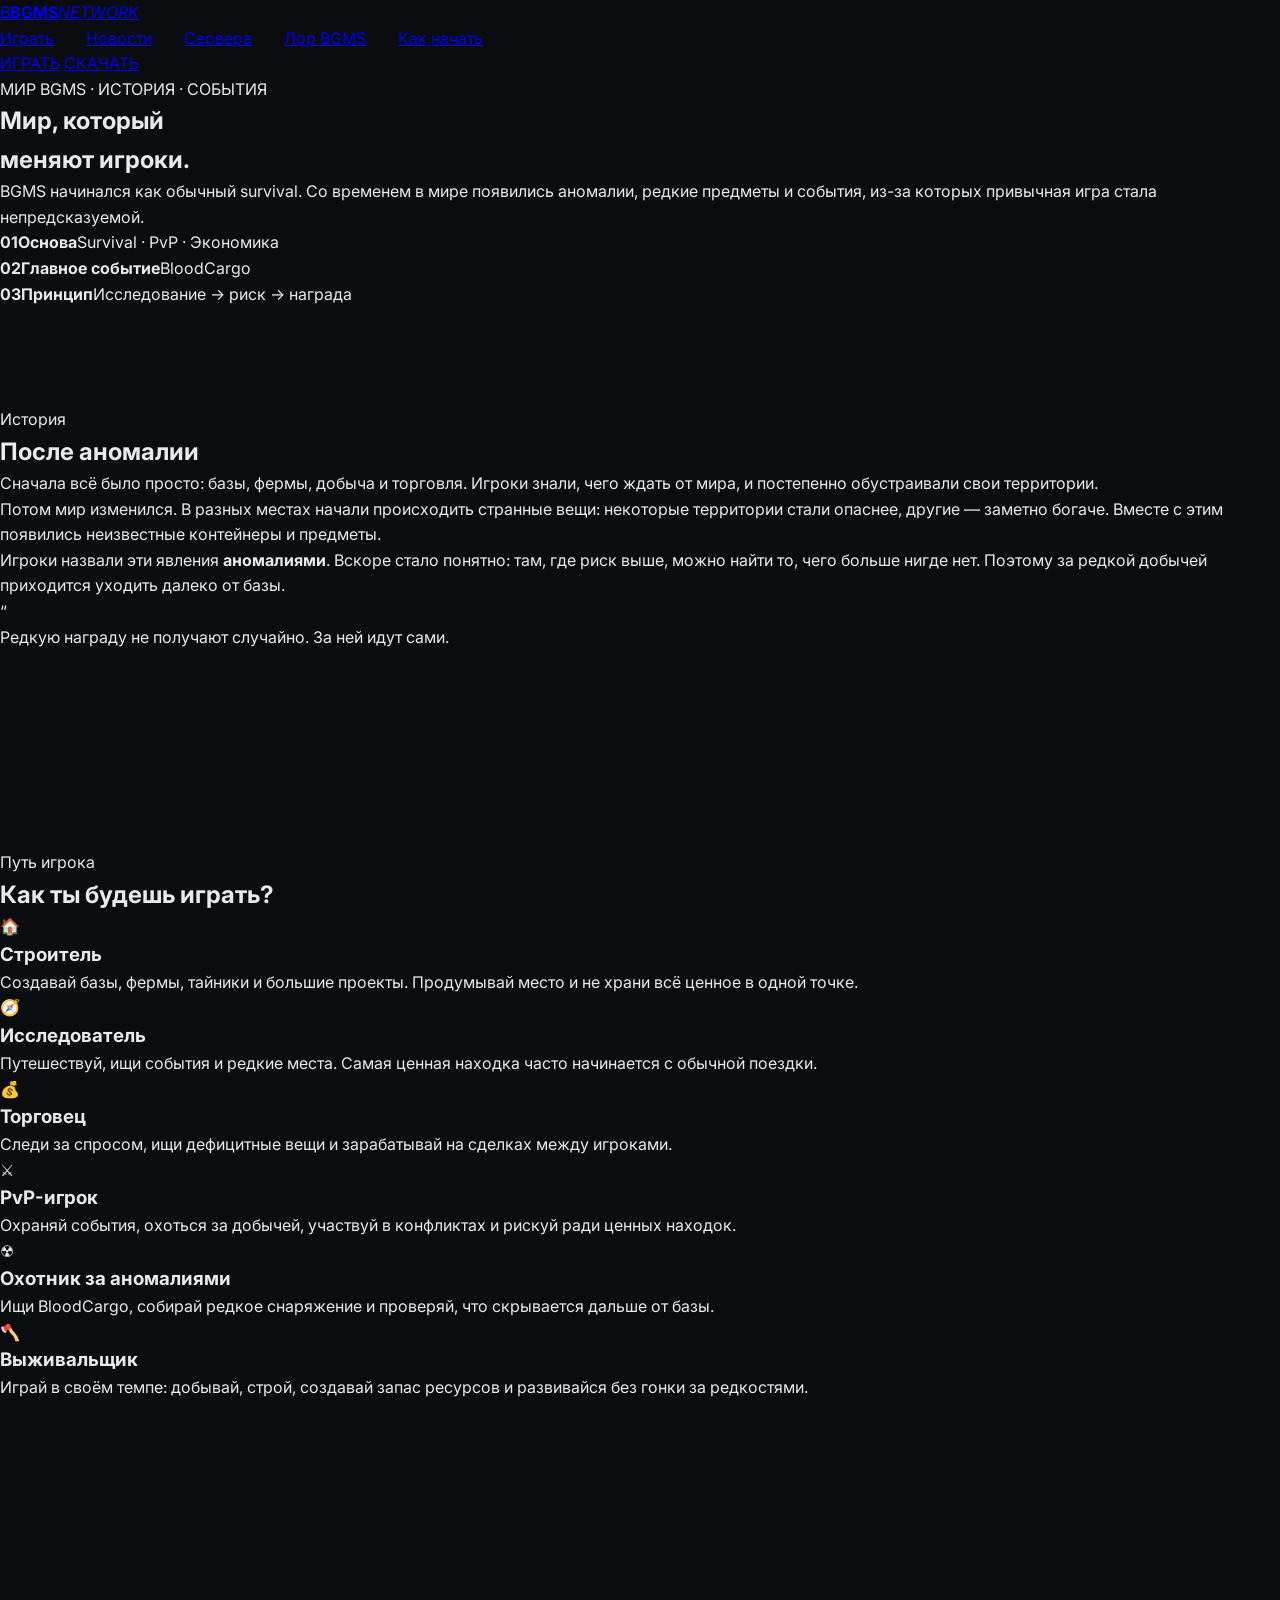
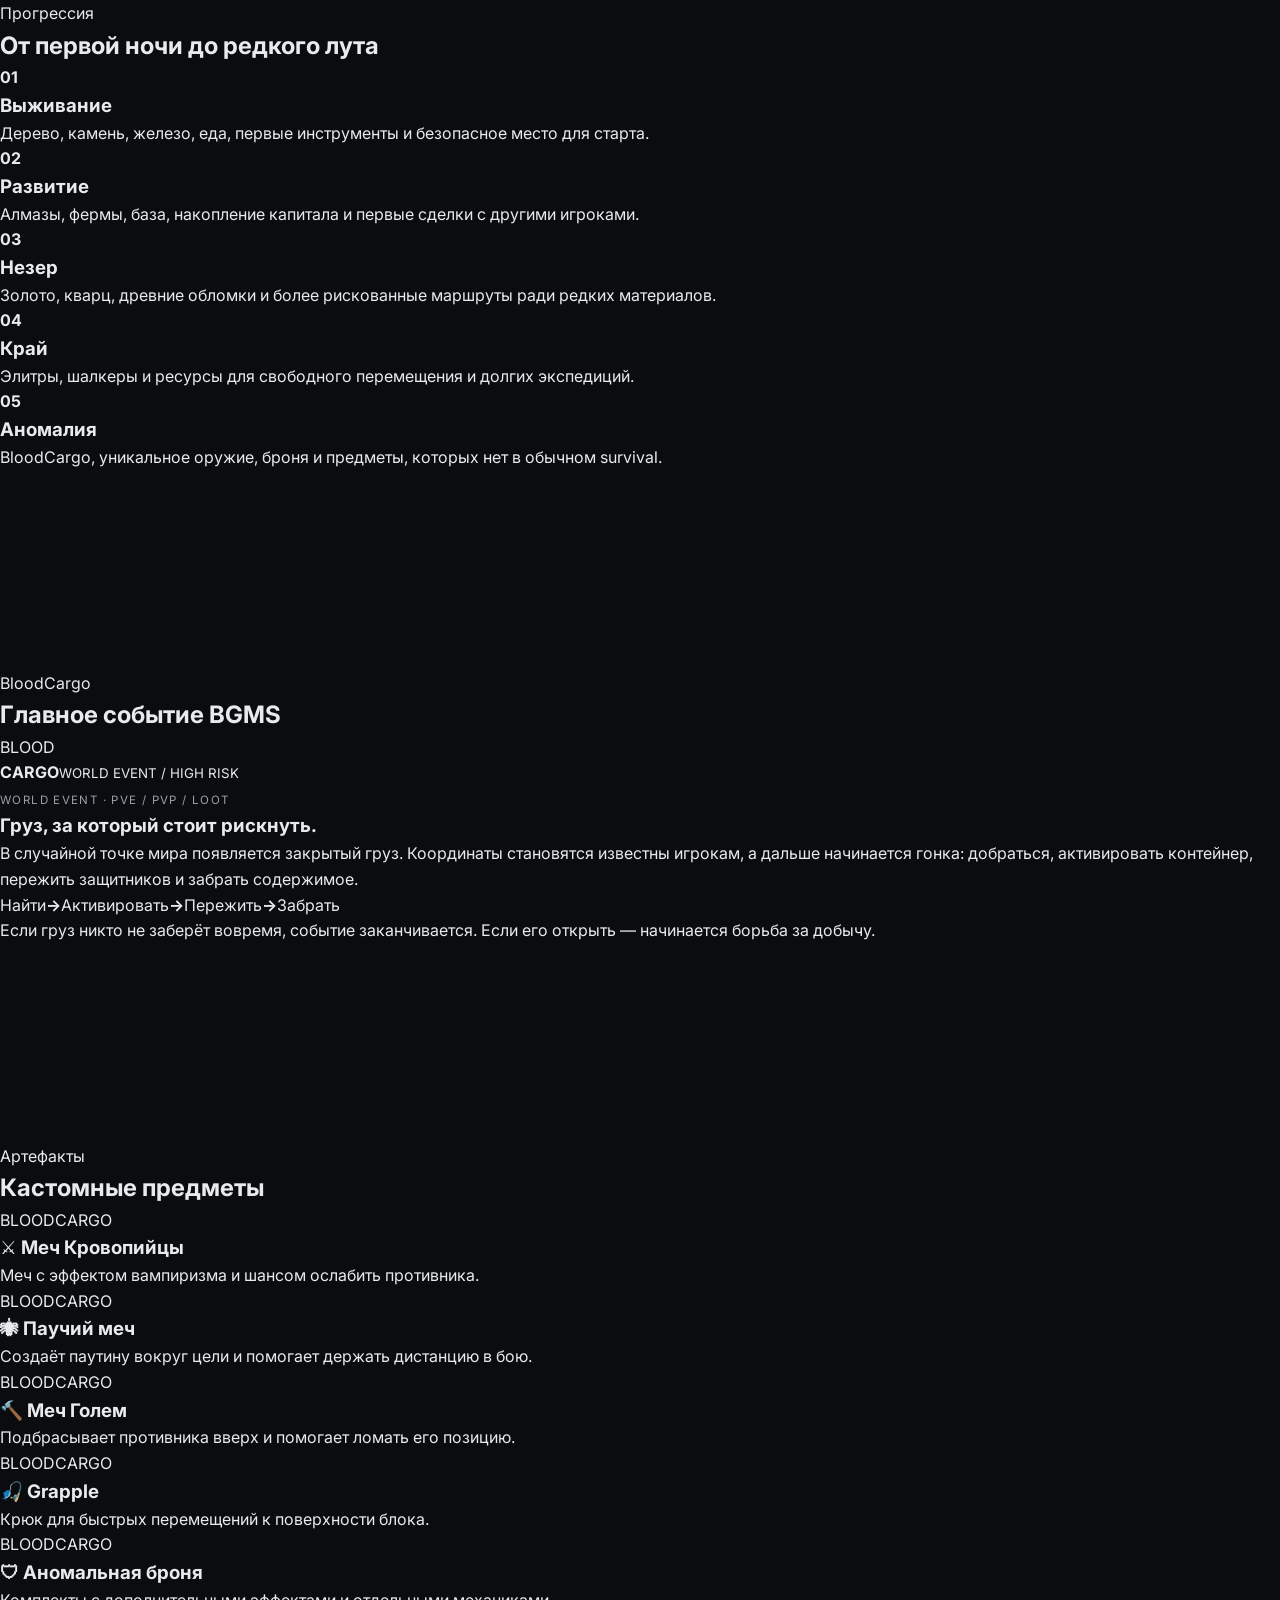
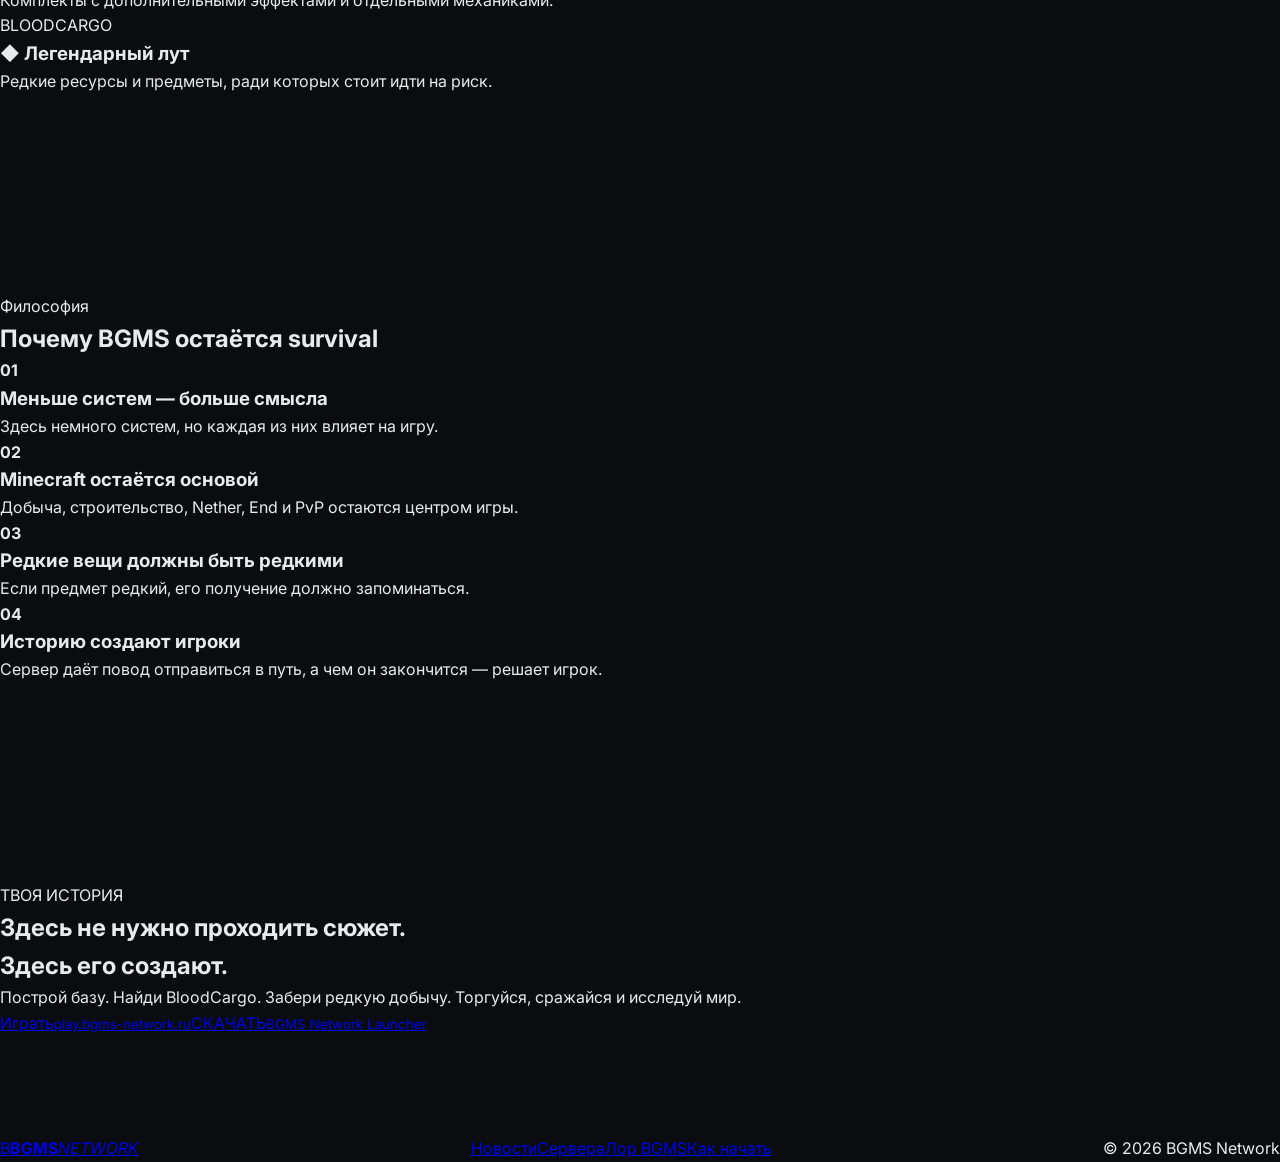
==== commit 02407225: "Update about.html" ====
--- a/about.html
+++ b/about.html
@@ -1,217 +1,136 @@
-<!DOCTYPE html>
+<!doctype html>
 <html lang="ru">
 <head>
-    <meta charset="UTF-8">
-    <meta name="viewport" content="width=device-width, initial-scale=1.0">
-    <title>Мир BGMS — Лор, игра и события</title>
-    <meta name="description" content="Концепция BGMS Network: лор мира, прогрессия, события, экономика, редкие предметы и путь игрока.">
-    <meta name="theme-color" content="#0a0c10">
-    <link rel="icon" type="image/svg+xml" href="data:image/svg+xml,%3Csvg xmlns='http://www.w3.org/2000/svg' viewBox='0 0 128 128'%3E%3Crect width='128' height='128' rx='24' fill='%230a0c10'/%3E%3Ctext x='64' y='78' text-anchor='middle' font-family='Arial,sans-serif' font-size='36' font-weight='800' fill='%232ecc71'%3EBGMS%3C/text%3E%3C/svg%3E">
-    <link rel="preconnect" href="https://fonts.googleapis.com">
-    <link rel="preconnect" href="https://fonts.gstatic.com" crossorigin>
-    <link href="https://fonts.googleapis.com/css2?family=Inter:wght@400;500;600;700;800&display=swap" rel="stylesheet">
-    <link rel="stylesheet" href="css/style-v2.css">
+  <meta charset="utf-8">
+  <meta name="viewport" content="width=device-width,initial-scale=1">
+  <title>Лор BGMS — мир, история и события</title>
+  <meta name="description" content="История BGMS, аномалии, BloodCargo, предметы и путь игрока.">
+  <meta name="theme-color" content="#08090d">
+  <link rel="icon" href="data:image/svg+xml,%3Csvg xmlns='http://www.w3.org/2000/svg' viewBox='0 0 128 128'%3E%3Crect width='128' height='128' fill='%2308090d'/%3E%3Cpath d='M24 90V38h17l23 28V38h16v52H63L40 62v28z' fill='%23ff8a00'/%3E%3C/svg%3E">
+  <link rel="preconnect" href="https://fonts.googleapis.com">
+  <link rel="preconnect" href="https://fonts.gstatic.com" crossorigin>
+  <link href="https://fonts.googleapis.com/css2?family=Inter:wght@400;500;600;700;800;900&family=Pixelify+Sans:wght@500;600;700&family=Press+Start+2P&display=swap" rel="stylesheet">
+  <link rel="stylesheet" href="css/style-v2.css">
 </head>
-<body>
-    <header class="header scrolled" id="header">
-        <div class="container header-inner">
-            <a href="index.html" class="logo"><span class="logo-accent">BGMS</span> Network</a>
-            <nav class="nav" id="nav">
-                <a href="index.html#rules" class="nav-link">Правила</a>
-                <a href="index.html#features" class="nav-link">Особенности</a>
-                <a href="index.html#howto" class="nav-link">Как начать</a>
-                <a href="about.html" class="nav-link nav-link-active">Мир BGMS</a>
-                <a href="index.html#donate" class="nav-link">Поддержка</a>
-            </nav>
-            <button class="burger" id="burger" aria-label="Меню"><span></span><span></span><span></span></button>
+<body class="lore-page">
+<header class="topbar scrolled" id="topbar">
+  <div class="wrap topbar-inner">
+    <a class="brand" href="index.html"><span class="brand-mark">B</span><span><b>BGMS</b><em>NETWORK</em></span></a>
+    <nav class="nav" id="nav">
+      <a href="index.html#play">Играть</a>
+      <a href="index.html#news">Новости</a>
+      <a href="index.html#servers">Сервера</a>
+      <a class="active" href="about.html">Лор BGMS</a>
+      <a href="index.html#start">Как начать</a>
+    </nav>
+    <div class="top-actions">
+      <a class="mini-btn pixel-btn pixel-btn-small" href="index.html#play">ИГРАТЬ</a>
+      <a class="mini-btn pixel-btn pixel-btn-small pixel-download" href="https://github.com/BGMSNetwork/BGMS.Network/releases/latest/download/BGMSNetworkSetup.exe">СКАЧАТЬ</a>
+      <button class="burger" id="burger" aria-label="Меню"><i></i><i></i><i></i></button>
+    </div>
+  </div>
+</header>
+
+<main>
+  <section class="lore-hero-v2">
+    <div class="lore-grid-bg"></div>
+    <div class="wrap lore-hero-inner-v2">
+      <span class="lore-kicker"><i></i> МИР BGMS · ИСТОРИЯ · СОБЫТИЯ</span>
+      <h1>Мир, который<br><span>меняют игроки.</span></h1>
+      <p class="lore-lead-v2">BGMS начинался как обычный survival. Со временем в мире появились аномалии, редкие предметы и события, из-за которых привычная игра стала непредсказуемой.</p>
+      <div class="lore-quick-grid-v2">
+        <div><b>01</b><strong>Основа</strong><span>Survival · PvP · Экономика</span></div>
+        <div><b>02</b><strong>Главное событие</strong><span>BloodCargo</span></div>
+        <div><b>03</b><strong>Принцип</strong><span>Исследование → риск → награда</span></div>
+      </div>
+    </div>
+  </section>
+
+  <section class="section">
+    <div class="wrap lore-narrow-v2">
+      <span class="label">История</span>
+      <h2 class="lore-section-title">После аномалии</h2>
+      <div class="lore-copy-v2">
+        <p>Сначала всё было просто: базы, фермы, добыча и торговля. Игроки знали, чего ждать от мира, и постепенно обустраивали свои территории.</p>
+        <p>Потом мир изменился. В разных местах начали происходить странные вещи: некоторые территории стали опаснее, другие — заметно богаче. Вместе с этим появились неизвестные контейнеры и предметы.</p>
+        <p>Игроки назвали эти явления <strong>аномалиями</strong>. Вскоре стало понятно: там, где риск выше, можно найти то, чего больше нигде нет. Поэтому за редкой добычей приходится уходить далеко от базы.</p>
+        <div class="lore-quote"><span>“</span><p>Редкую награду не получают случайно. За ней идут сами.</p></div>
+      </div>
+    </div>
+  </section>
+
+  <section class="section dark-section">
+    <div class="wrap">
+      <div class="section-head"><div><span class="label">Путь игрока</span><h2>Как ты будешь играть?</h2></div></div>
+      <div class="lore-path-grid">
+        <article><span>🏠</span><h3>Строитель</h3><p>Создавай базы, фермы, тайники и большие проекты. Продумывай место и не храни всё ценное в одной точке.</p></article>
+        <article><span>🧭</span><h3>Исследователь</h3><p>Путешествуй, ищи события и редкие места. Самая ценная находка часто начинается с обычной поездки.</p></article>
+        <article><span>💰</span><h3>Торговец</h3><p>Следи за спросом, ищи дефицитные вещи и зарабатывай на сделках между игроками.</p></article>
+        <article><span>⚔️</span><h3>PvP-игрок</h3><p>Охраняй события, охоться за добычей, участвуй в конфликтах и рискуй ради ценных находок.</p></article>
+        <article><span>☢️</span><h3>Охотник за аномалиями</h3><p>Ищи BloodCargo, собирай редкое снаряжение и проверяй, что скрывается дальше от базы.</p></article>
+        <article><span>🪓</span><h3>Выживальщик</h3><p>Играй в своём темпе: добывай, строй, создавай запас ресурсов и развивайся без гонки за редкостями.</p></article>
+      </div>
+    </div>
+  </section>
+
+  <section class="section">
+    <div class="wrap">
+      <div class="section-head"><div><span class="label">Прогрессия</span><h2>От первой ночи до редкого лута</h2></div></div>
+      <div class="lore-timeline">
+        <article><b>01</b><div><h3>Выживание</h3><p>Дерево, камень, железо, еда, первые инструменты и безопасное место для старта.</p></div></article>
+        <article><b>02</b><div><h3>Развитие</h3><p>Алмазы, фермы, база, накопление капитала и первые сделки с другими игроками.</p></div></article>
+        <article><b>03</b><div><h3>Незер</h3><p>Золото, кварц, древние обломки и более рискованные маршруты ради редких материалов.</p></div></article>
+        <article><b>04</b><div><h3>Край</h3><p>Элитры, шалкеры и ресурсы для свободного перемещения и долгих экспедиций.</p></div></article>
+        <article><b>05</b><div><h3>Аномалия</h3><p>BloodCargo, уникальное оружие, броня и предметы, которых нет в обычном survival.</p></div></article>
+      </div>
+    </div>
+  </section>
+
+  <section class="section dark-section">
+    <div class="wrap">
+      <div class="section-head"><div><span class="label">BloodCargo</span><h2>Главное событие BGMS</h2></div></div>
+      <div class="blood-lore-card">
+        <div class="blood-lore-art"><span>BLOOD<br><strong>CARGO</strong></span><small>WORLD EVENT / HIGH RISK</small></div>
+        <div class="blood-lore-copy">
+          <span class="event-kicker">WORLD EVENT · PVE / PVP / LOOT</span>
+          <h3>Груз, за который стоит рискнуть.</h3>
+          <p>В случайной точке мира появляется закрытый груз. Координаты становятся известны игрокам, а дальше начинается гонка: добраться, активировать контейнер, пережить защитников и забрать содержимое.</p>
+          <div class="event-flow-v2"><span>Найти</span><b>→</b><span>Активировать</span><b>→</b><span>Пережить</span><b>→</b><span>Забрать</span></div>
+          <p class="muted">Если груз никто не заберёт вовремя, событие заканчивается. Если его открыть — начинается борьба за добычу.</p>
         </div>
-    </header>
+      </div>
+    </div>
+  </section>
 
-    <main>
-        <section class="lore-hero">
-            <div class="container lore-hero-inner">
-                <span class="hero-badge">Мир BGMS · Лор · Геймплей</span>
-                <h1 class="lore-title">Здесь не нужно<br><span class="hero-title-accent">ждать сюжета.</span></h1>
-                <p class="lore-lead">Ты сам создаёшь его: строишь, добываешь, торгуешь, исследуешь аномалии и рискуешь ради вещей, которых не встретишь в обычном survival.</p>
-                <div class="lore-quick-grid">
-                    <div class="lore-quick-card"><strong>Основа</strong><span>Survival · PvP · Экономика</span></div>
-                    <div class="lore-quick-card"><strong>Главные события</strong><span>BloodCargo · Dead Zone</span></div>
-                    <div class="lore-quick-card"><strong>Принцип</strong><span>Исследование → риск → награда</span></div>
-                </div>
-            </div>
-        </section>
+  <section class="section">
+    <div class="wrap">
+      <div class="section-head"><div><span class="label">Артефакты</span><h2>Кастомные предметы</h2></div></div>
+      <div class="relic-grid-v2">
+        <article><span>BLOODCARGO</span><h3>⚔ Меч Кровопийцы</h3><p>Меч с эффектом вампиризма и шансом ослабить противника.</p></article>
+        <article><span>BLOODCARGO</span><h3>🕷 Паучий меч</h3><p>Создаёт паутину вокруг цели и помогает держать дистанцию в бою.</p></article>
+        <article><span>BLOODCARGO</span><h3>🔨 Меч Голем</h3><p>Подбрасывает противника вверх и помогает ломать его позицию.</p></article>
+        <article><span>BLOODCARGO</span><h3>🎣 Grapple</h3><p>Крюк для быстрых перемещений к поверхности блока.</p></article>
+        <article><span>BLOODCARGO</span><h3>🛡 Аномальная броня</h3><p>Комплекты с дополнительными эффектами и отдельными механиками.</p></article>
+        <article><span>BLOODCARGO</span><h3>◆ Легендарный лут</h3><p>Редкие ресурсы и предметы, ради которых стоит идти на риск.</p></article>
+      </div>
+    </div>
+  </section>
 
-        <section class="section">
-            <div class="container lore-narrow">
-                <div class="section-header left-align">
-                    <span class="section-tag">Лор</span>
-                    <h2 class="section-title">Мир после аномалии</h2>
-                </div>
-                <div class="lore-copy">
-                    <p>Когда-то BGMS был обычным миром. Игроки строили поселения, добывали ресурсы, создавали фермы и торговали друг с другом.</p>
-                    <p>Потом произошло событие, которое никто не смог объяснить. После него в разных точках мира начали появляться территории, нарушающие привычные правила. Некоторые места стали опасными. Некоторые — необычайно богатыми. А из ниоткуда начали появляться предметы и контейнеры, которых раньше не существовало.</p>
-                    <p>Эти явления назвали <strong>аномалиями</strong>. Со временем люди поняли главное: аномалии не только разрушают мир — они оставляют после себя редчайшие ресурсы.</p>
-                    <div class="quote-card"><span class="quote-mark">“</span><div>Редкую награду не покупают. Её находят, зарабатывают и забирают риском.</div></div>
-                </div>
-            </div>
-        </section>
+  <section class="section dark-section">
+    <div class="wrap">
+      <div class="section-head"><div><span class="label">Философия</span><h2>Почему BGMS остаётся survival</h2></div></div>
+      <div class="principles-v2">
+        <article><b>01</b><h3>Меньше систем — больше смысла</h3><p>Здесь немного систем, но каждая из них влияет на игру.</p></article>
+        <article><b>02</b><h3>Minecraft остаётся основой</h3><p>Добыча, строительство, Nether, End и PvP остаются центром игры.</p></article>
+        <article><b>03</b><h3>Редкие вещи должны быть редкими</h3><p>Если предмет редкий, его получение должно запоминаться.</p></article>
+        <article><b>04</b><h3>Историю создают игроки</h3><p>Сервер даёт повод отправиться в путь, а чем он закончится — решает игрок.</p></article>
+      </div>
+    </div>
+  </section>
 
-        <section class="section section-alt">
-            <div class="container">
-                <div class="section-header">
-                    <span class="section-tag">Как играть</span>
-                    <h2 class="section-title">Твой путь на BGMS</h2>
-                    <p class="section-desc">Нет обязательного класса или одной правильной цели. Мир даёт инструменты, а направление выбираешь ты.</p>
-                </div>
-                <div class="path-grid">
-                    <article class="path-card"><div class="feature-icon">🏠</div><h3>Строитель</h3><p>Создавай базы, фермы, тайники и большие проекты. Продумывай место и не храни всё ценное в одной точке.</p></article>
-                    <article class="path-card"><div class="feature-icon">🧭</div><h3>Исследователь</h3><p>Путешествуй, ищи события, аномалии и редкие места. Самая ценная находка часто начинается с обычной поездки.</p></article>
-                    <article class="path-card"><div class="feature-icon">💰</div><h3>Торговец</h3><p>Продавай ресурсы, следи за спросом, ищи дефицитные вещи и зарабатывай на сделках между игроками.</p></article>
-                    <article class="path-card"><div class="feature-icon">⚔️</div><h3>PvP-игрок</h3><p>Охраняй события, охоться за добычей, участвуй в конфликтах и рискуй ради ценных находок.</p></article>
-                    <article class="path-card"><div class="feature-icon">☢️</div><h3>Охотник за аномалиями</h3><p>Изучай BloodCargo и Dead Zone, собирай редчайшее снаряжение и ищи новые способы выжить глубже остальных.</p></article>
-                    <article class="path-card"><div class="feature-icon">🪓</div><h3>Выживальщик</h3><p>Играй в своём темпе: добывай, строй, создавай запас ресурсов и развивайся без гонки за редкостями.</p></article>
-                </div>
-            </div>
-        </section>
-
-        <section class="section">
-            <div class="container">
-                <div class="section-header">
-                    <span class="section-tag">Прогрессия</span>
-                    <h2 class="section-title">Как развивается игрок</h2>
-                    <p class="section-desc">Сервер не заменяет Minecraft — он добавляет следующий слой поверх привычного survival.</p>
-                </div>
-                <div class="progression">
-                    <div class="progress-step"><div class="step-num">1</div><div><h3>Выживание</h3><p>Дерево, камень, железо, еда, первые инструменты и безопасное место для старта.</p></div></div>
-                    <div class="progress-step"><div class="step-num">2</div><div><h3>Развитие</h3><p>Алмазы, фермы, база, накопление капитала и первые сделки с другими игроками.</p></div></div>
-                    <div class="progress-step"><div class="step-num">3</div><div><h3>Незер</h3><p>Золото, кварц, древние обломки и более рискованные маршруты ради редких материалов.</p></div></div>
-                    <div class="progress-step"><div class="step-num">4</div><div><h3>Край</h3><p>Элитры, шалкеры и ресурсы для более свободного перемещения и долгих экспедиций.</p></div></div>
-                    <div class="progress-step"><div class="step-num">5</div><div><h3>Аномалии</h3><p>BloodCargo, Dead Zone, уникальное оружие, броня и предметы, которых нет в обычном survival.</p></div></div>
-                </div>
-            </div>
-        </section>
-
-        <section class="section section-alt">
-            <div class="container">
-                <div class="section-header">
-                    <span class="section-tag">Фарм</span>
-                    <h2 class="section-title">Где добывать ресурсы</h2>
-                    <p class="section-desc">Основной фарм остаётся ванильным. События добавляют редкость, а не заменяют Minecraft.</p>
-                </div>
-                <div class="resource-grid">
-                    <div class="resource-card"><span>🌍</span><h3>Обычный мир</h3><p>Еда, дерево, камень, железо, уголь, медь, обычные руды и строительные материалы.</p></div>
-                    <div class="resource-card"><span>🔥</span><h3>Незер</h3><p>Кварц, золото, незерит и ресурсы для позднего развития. Выше риск — выше цена ошибки.</p></div>
-                    <div class="resource-card"><span>🌌</span><h3>Край</h3><p>Элитры, шалкеры, жемчуг и другие ресурсы, которые открывают новый уровень мобильности.</p></div>
-                    <div class="resource-card"><span>☢️</span><h3>События</h3><p>Редкие ресурсы и уникальные предметы. Здесь важны не объём фарма, а риск и конкуренция за место.</p></div>
-                </div>
-            </div>
-        </section>
-
-        <section class="section">
-            <div class="container">
-                <div class="section-header">
-                    <span class="section-tag">События</span>
-                    <h2 class="section-title">Две главные причины выйти из базы</h2>
-                    <p class="section-desc">На старте сервер не перегружает игрока десятками активностей. Есть два крупных события, каждое со своей ролью.</p>
-                </div>
-                <div class="event-grid">
-                    <article class="event-card event-blood">
-                        <div class="event-kicker">WORLD EVENT · PVE / PVP / LOOT</div>
-                        <h3>🩸 BloodCargo</h3>
-                        <p>Кровавый груз появляется в мире и становится точкой конфликта. Найди его, активируй, переживи волны мобов и дождись открытия.</p>
-                        <div class="event-flow"><span>Найти</span><b>→</b><span>Активировать</span><b>→</b><span>Пережить</span><b>→</b><span>Забрать</span></div>
-                    </article>
-                    <article class="event-card event-dead">
-                        <div class="event-kicker">WORLD EVENT · EXPLORATION / PVE / LOOT</div>
-                        <h3>☢️ Dead Zone</h3>
-                        <p>Целая аномальная территория с шахтой, комнатами, сундуками, выбросами и зонами разного риска. Чем глубже, тем выше потенциальная награда.</p>
-                        <div class="event-flow"><span>Войти</span><b>→</b><span>Исследовать</span><b>→</b><span>Рисковать</span><b>→</b><span>Вынести</span></div>
-                    </article>
-                </div>
-            </div>
-        </section>
-
-        <section class="section section-alt">
-            <div class="container">
-                <div class="section-header">
-                    <span class="section-tag">Редкие предметы</span>
-                    <h2 class="section-title">Что действительно ценно</h2>
-                    <p class="section-desc">Сильные предметы должны быть частью истории сервера, а не обычной покупкой.</p>
-                </div>
-                <div class="relic-grid">
-                    <div class="relic-card"><div class="relic-badge">BLOODCARGO</div><h3>⚔ Меч Кровопийцы</h3><p>Редкое оружие с собственной механикой вампиризма.</p></div>
-                    <div class="relic-card"><div class="relic-badge">BLOODCARGO</div><h3>🔨 Меч Голема</h3><p>Особый меч с механикой подкидывания в воздух.</p></div>
-                    <div class="relic-card"><div class="relic-badge">ANOMALY SET</div><h3>🩸 Кровавый Паладин</h3><p>Комплект с бонусом полного сета и защитной направленностью.</p></div>
-                    <div class="relic-card"><div class="relic-badge">DEAD ZONE</div><h3>🔥 Меч Ифрита</h3><p>Аномальное оружие с огненной способностью и уровнями редкости.</p></div>
-                    <div class="relic-card"><div class="relic-badge">DEAD ZONE</div><h3>🕊 Меч Алладина</h3><p>Мобильность и левитация как инструмент побега, исследования и боя.</p></div>
-                    <div class="relic-card"><div class="relic-badge">DEAD ZONE</div><h3>💀 Меч Властелина</h3><p>Оружие, способное призвать орду зомби и изменить ход боя.</p></div>
-                </div>
-            </div>
-        </section>
-
-        <section class="section">
-            <div class="container lore-narrow">
-                <div class="section-header left-align">
-                    <span class="section-tag">Экономика</span>
-                    <h2 class="section-title">Деньги — инструмент, а не финальная цель</h2>
-                </div>
-                <div class="lore-copy">
-                    <p>Основная экономика строится вокруг добычи и обмена. Игрок продаёт обычные ресурсы, покупает нужное, торгует редкостями и постепенно формирует собственный капитал.</p>
-                    <p>Ценность редких предметов появляется не потому, что в магазине поставлена большая цифра, а потому, что получить их сложно. Поэтому самый дорогой предмет на сервере вполне может появиться в результате одной удачной экспедиции.</p>
-                    <div class="economy-points">
-                        <div><strong>Добывай</strong><span>Получай ресурсы обычным survival-способом.</span></div>
-                        <div><strong>Продавай</strong><span>Монетизируй добычу через экономику.</span></div>
-                        <div><strong>Торгуй</strong><span>Договаривайся с игроками и ищи выгодный обмен.</span></div>
-                        <div><strong>Рискуй</strong><span>Ищи вещи, которые нельзя просто купить в магазине.</span></div>
-                    </div>
-                </div>
-            </div>
-        </section>
-
-        <section class="section section-alt">
-            <div class="container">
-                <div class="section-header">
-                    <span class="section-tag">Философия</span>
-                    <h2 class="section-title">Почему BGMS не превращается в сборник мини-игр</h2>
-                </div>
-                <div class="principles-grid">
-                    <div class="principle-card"><span class="principle-num">01</span><h3>Меньше систем — больше смысла</h3><p>Вместо десятков режимов есть несколько сильных механик, которые реально влияют на мир.</p></div>
-                    <div class="principle-card"><span class="principle-num">02</span><h3>Minecraft остаётся основой</h3><p>Добыча, строительство, Nether, End и PvP не исчезают за счёт кастомных систем.</p></div>
-                    <div class="principle-card"><span class="principle-num">03</span><h3>Редкость должна ощущаться</h3><p>Если предмет легендарный, его получение должно быть событием, а не ежедневной рутиной.</p></div>
-                    <div class="principle-card"><span class="principle-num">04</span><h3>Истории создают игроки</h3><p>Сервер даёт повод выйти из базы, но не пишет за игрока, чем закончится его экспедиция.</p></div>
-                </div>
-            </div>
-        </section>
-
-        <section class="section">
-            <div class="container">
-                <div class="final-cta">
-                    <span class="section-tag">Твой BGMS</span>
-                    <h2>Не нужно проходить сервер.<br><span class="hero-title-accent">Нужно оставить в нём свою историю.</span></h2>
-                    <p>Построй базу. Найди событие. Забери редкость. Торгуй. Сражайся. Исследуй дальше.</p>
-                    <div class="hero-actions">
-                        <button class="btn btn-primary" onclick="copyServerIP()"><span class="btn-label">Скопировать IP</span><span class="btn-ip" id="ip-display">play.bgms-network.ru</span></button>
-                        <a href="index.html" class="btn btn-secondary"><span class="btn-label">Вернуться на главную</span><span class="btn-sub">Правила, старт и поддержка</span></a>
-                    </div>
-                </div>
-            </div>
-        </section>
-    </main>
-
-    <footer class="footer">
-        <div class="container footer-inner">
-            <p>© 2026 BGMS Network. Все права защищены. Сайт не связан с Mojang Studios.</p>
-            <a href="https://t.me/bgms_network" class="footer-link" target="_blank" rel="noopener noreferrer">Связь с разработчиками</a>
-        </div>
-    </footer>
-
-    <script src="js/main.js"></script>
-    <script>
-        document.addEventListener('DOMContentLoaded', () => {
-            initMobileMenu();
-            initHeaderScroll();
-            initSmoothScroll();
-        });
-    </script>
+  <section class="section lore-final"><div class="wrap lore-final-box"><span class="label">ТВОЯ ИСТОРИЯ</span><h2>Здесь не нужно проходить сюжет.<br><span>Здесь его создают.</span></h2><p>Построй базу. Найди BloodCargo. Забери редкую добычу. Торгуйся, сражайся и исследуй мир.</p><div class="hero-buttons minecraft-actions"><a class="button primary pixel-btn" href="index.html#play"><span>Играть</span><small>play.bgms-network.ru</small></a><a class="button download-btn pixel-btn" href="https://github.com/BGMSNetwork/BGMS.Network/releases/latest/download/BGMSNetworkSetup.exe"><span>СКАЧАТЬ</span><small>BGMS Network Launcher</small></a></div></div></section>
+</main>
+<footer><div class="wrap footer-inner"><a class="brand" href="index.html"><span class="brand-mark">B</span><span><b>BGMS</b><em>NETWORK</em></span></a><div class="footer-links"><a href="index.html#news">Новости</a><a href="index.html#servers">Сервера</a><a href="about.html">Лор BGMS</a><a href="index.html#start">Как начать</a></div><div class="copyright">© 2026 BGMS Network</div></div></footer>
+<script src="js/main.js"></script>
 </body>
 </html>
